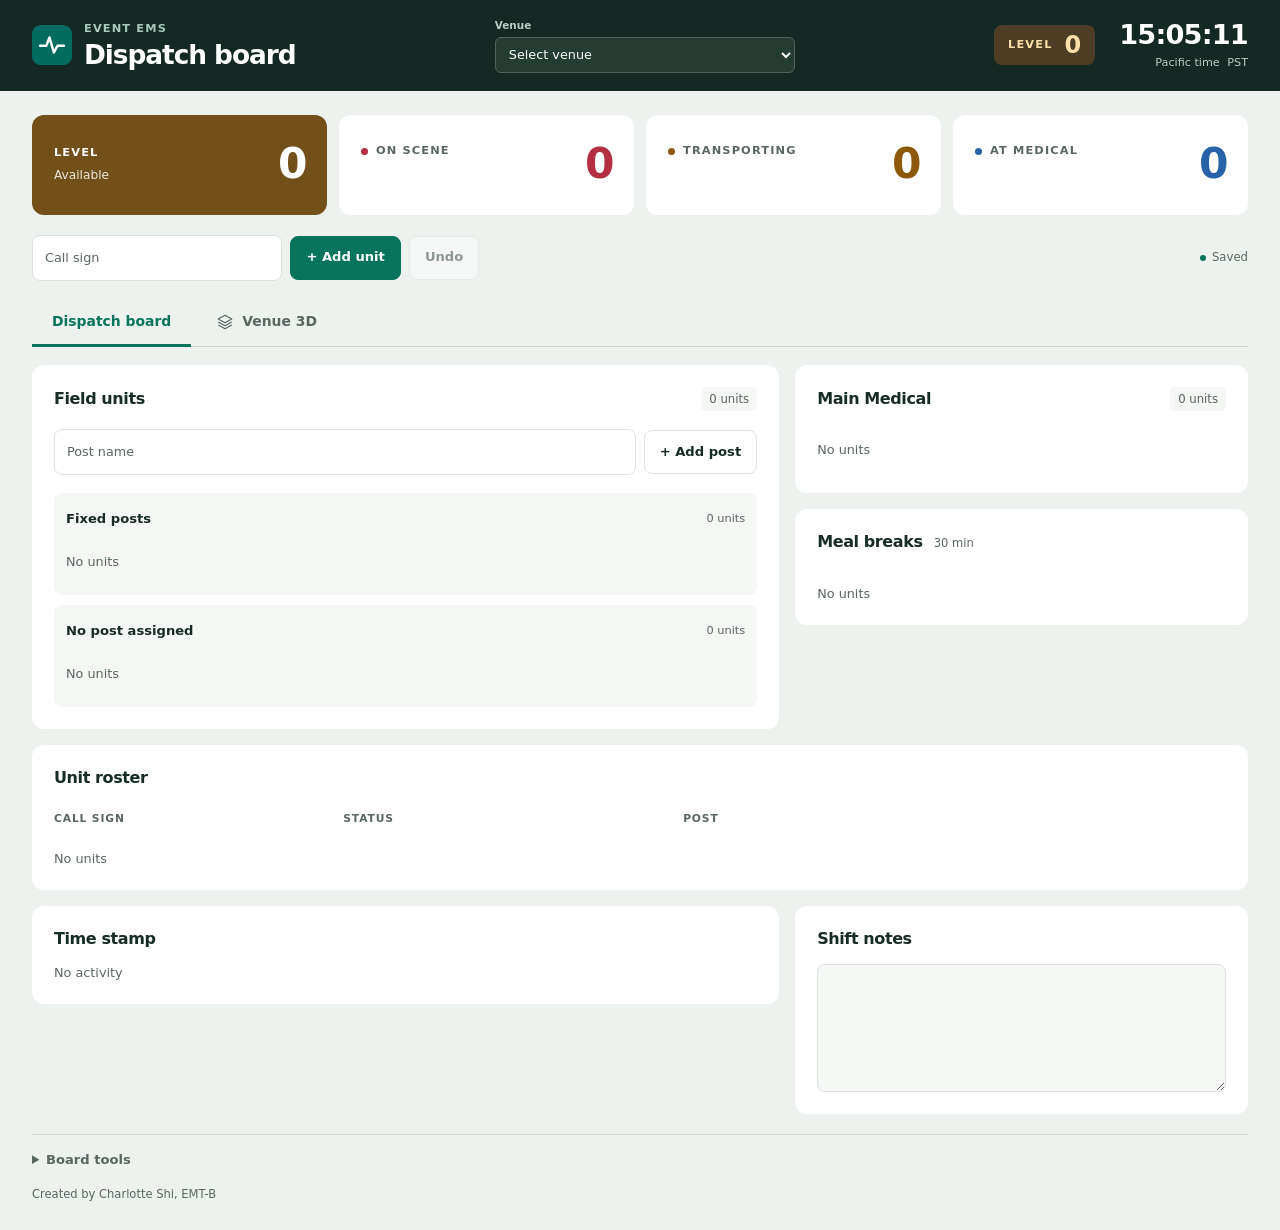
==== index.html @ a747285b "Outside of Venue update - One menu toggles Outside of Venue, Basement, and Third floor. - Outside o" ====
<!doctype html>
<html lang="en">
<head>
    <meta charset="utf-8">
    <meta name="viewport" content="width=device-width, initial-scale=1">
    <meta name="theme-color" content="#142824">
    <meta name="description" content="Track event EMS unit status, post assignments, and time in status.">
    <title>Event EMS Dispatch Board</title>
    <link rel="icon" href="./dispatch.svg" type="image/svg+xml">
    <link rel="apple-touch-icon" href="./dispatch-192.png">
    <link rel="manifest" href="./manifest.webmanifest">
    <link rel="stylesheet" href="./board.css?v=13">
    <script src="./board.js?v=13" defer></script>
</head>
<body>
    <header class="masthead">
        <div class="wrap">
            <div class="brand">
                <img src="./dispatch.svg" width="36" height="36" alt="">
                <div><p class="eyebrow">Event EMS</p><h1>Dispatch board</h1></div>
            </div>
            <div class="venue-picker">
                <label for="venue-select">Venue</label>
                <select id="venue-select"><option value="">Select venue</option><option value="bill-graham">Bill Graham Civic Auditorium</option></select>
            </div>
            <div class="header-status">
                <div class="level-meter header-level" data-empty="true" role="status" aria-atomic="true">
                    <span class="metric-label">Level</span>
                    <strong id="header-level-number" data-level-value>0</strong>
                    <span class="sr-only">units available for dispatch</span>
                </div>
                <div class="pacific-clock" aria-label="Current Pacific time">
                    <time id="pacific-time">00:00:00</time>
                    <div class="clock-caption">Pacific time <span id="pacific-zone">PT</span></div>
                </div>
            </div>
        </div>
    </header>
    <main class="wrap">
        <section class="overview" aria-label="Dispatch overview">
            <div class="metric level-meter" data-empty="true">
                <span class="metric-label">Level</span><strong class="metric-value" id="level-number" data-level-value>0</strong>
                <span class="metric-caption">Available</span>
            </div>
            <div class="metric onscene"><span class="metric-label">On scene</span><strong class="metric-value" id="onscene-total">0</strong></div>
            <div class="metric transporting"><span class="metric-label">Transporting</span><strong class="metric-value" id="transporting-total">0</strong></div>
            <div class="metric atclinic"><span class="metric-label">At Medical</span><strong class="metric-value" id="atclinic-total">0</strong></div>
        </section>
        <div class="action-bar">
            <form class="controls" id="team-form">
                <div class="input-field">
                    <label for="newTeamInput">Call sign</label>
                    <input type="text" id="newTeamInput" maxlength="40" autocomplete="off" required>
                </div>
                <button type="submit" class="primary-btn"><span aria-hidden="true">+</span> Add unit</button>
                <button type="button" id="undo-button" class="secondary-btn" disabled title="Undo last change (Ctrl/Cmd+Z)">Undo</button>
            </form>
            <p id="form-error" class="form-error" role="alert" hidden></p>
            <span id="save-indicator" role="status">Saved</span>
        </div>
        <div class="view-tabs" role="tablist" aria-label="Dispatch view">
            <button type="button" id="dispatch-tab" class="view-tab" role="tab" aria-selected="true" aria-controls="dispatch-panel">Dispatch board</button>
            <button type="button" id="venue-tab" class="view-tab" role="tab" aria-selected="false" aria-controls="venue-panel" tabindex="-1"><svg viewBox="0 0 24 24" width="18" height="18" aria-hidden="true"><path d="m12 3 9 5-9 5-9-5Zm-9 9 9 5 9-5M3 16l9 5 9-5" fill="none" stroke="currentColor" stroke-width="1.6" stroke-linejoin="round"/></svg>Venue 3D</button>
        </div>
        <div id="dispatch-panel" role="tabpanel" aria-labelledby="dispatch-tab">
        <div class="main-layout">
            <section class="zone-container" id="field-zone" aria-labelledby="field-title">
                <div class="zone-title">
                    <h2 id="field-title">Field units</h2>
                    <span class="team-count" id="field-count">0 units</span>
                </div>
                <form class="location-form" id="location-form">
                    <div class="input-field" id="custom-post-field">
                        <label for="newLocationInput">Post name</label>
                        <input type="text" id="newLocationInput" maxlength="60" autocomplete="off" required>
                    </div>
                    <div class="input-field" id="venue-post-field" hidden>
                        <label for="newVenuePostSelect">Post name</label>
                        <select id="newVenuePostSelect"></select>
                    </div>
                    <button type="submit" class="secondary-btn"><span aria-hidden="true">+</span> Add post</button>
                </form>
                <div id="field-locations" class="field-locations"></div>
            </section>
            <div class="clinic-column">
                <section class="zone-container" id="clinic-zone" aria-labelledby="clinic-title">
                    <div class="zone-title">
                        <h2 id="clinic-title">Main Medical</h2>
                        <span class="team-count" id="clinic-count">0 units</span>
                    </div>
                    <div class="badge-grid" id="clinic-grid"></div>
                </section>
                <section class="zone-container" aria-labelledby="meal-break-title">
                    <div class="zone-title meal-break-heading">
                        <h2 id="meal-break-title">Meal breaks <span class="section-meta">30 min</span></h2>
                        <span class="team-count" id="meal-break-count" hidden></span>
                    </div>
                    <p id="meal-break-empty" class="empty-state">No units</p>
                    <ul id="meal-break-list" class="meal-break-list" aria-label="Unit meal breaks"></ul>
                </section>
            </div>
        </div>
        </div>
        <section id="venue-panel" role="tabpanel" aria-labelledby="venue-tab" hidden>
            <div id="venue-no-view" class="venue-no-view"><p>No view</p></div>
            <div id="venue-content" hidden>
            <div class="venue-heading">
                <h2>Bill Graham Civic Auditorium</h2>
            </div>
            <div class="venue-layout">
                <div class="venue-map-card">
                    <div class="venue-map-toolbar">
                        <div id="venue-levels" class="venue-levels" role="group" aria-label="Show venue level"></div>
                        <label class="pit-side-control" for="map-pit-side">Pit<select id="map-pit-side" class="pit-side-select"><option value="stage-left">Stage left · Polk</option><option value="stage-right">Stage right · Larkin</option></select></label>
                        <details class="additional-locations" id="venue-additional-locations">
                            <summary>Add additional location</summary>
                            <div class="additional-locations-menu" role="group" aria-label="Additional venue locations">
                                <label><input type="checkbox" id="venue-show-outside"><span id="venue-outside-label">Outside of Venue</span></label>
                                <label><input type="checkbox" id="venue-show-basement"><span id="venue-basement-label">Basement</span></label>
                                <label><input type="checkbox" id="venue-show-third"><span id="venue-third-label">Third floor</span></label>
                            </div>
                        </details>
                        <div class="venue-camera" role="group" aria-label="3D view controls">
                            <button type="button" id="venue-rotate-left" title="Rotate left" aria-label="Rotate venue left">↶</button>
                            <button type="button" id="venue-rotate-right" title="Rotate right" aria-label="Rotate venue right">↷</button>
                            <button type="button" id="venue-reset" title="Reset view">Reset</button>
                        </div>
                        <label class="sr-only" for="venue-team-picker">Select unit</label>
                        <select id="venue-team-picker" class="venue-team-picker"><option value="">Unit</option></select>
                    </div>
                    <div id="venue-canvas" class="venue-canvas"></div>
                    <div class="venue-map-footer">
                        <div class="venue-legend" aria-label="Unit markers"><span data-status="roaming">Roaming</span><span data-status="onscene">On scene</span><span data-status="transporting">Transporting</span><span data-status="atclinic">At Medical</span><span data-status="fixed">Fixed post</span><span data-status="meal">Meal break</span></div>
                    </div>
                </div>
                <aside class="venue-sidebar" aria-label="Move venue units">
                    <section class="venue-unit-panel">
                        <div class="venue-sidebar-heading"><h3>Units</h3><span id="venue-unit-count" class="team-count">0 placed</span></div>
                        <label class="sr-only" for="venue-search">Find a unit</label>
                        <input id="venue-search" class="venue-search" type="search" placeholder="Find a call sign" maxlength="40" autocomplete="off">
                        <label class="sr-only" for="venue-unit-filter">Filter venue units</label>
                        <select id="venue-unit-filter" class="venue-filter"><option value="all">All units</option><option value="unplaced">Not placed on map</option><option value="meal">On meal break</option></select>
                        <p id="venue-units-empty" class="empty-state">No units</p>
                        <div id="venue-unit-list" class="venue-unit-list" role="group" aria-label="Select or drag a unit"></div>
                    </section>
                    <section id="venue-inspector" class="venue-inspector" aria-label="Selected unit" hidden>
                        <p class="venue-eyebrow">Selected unit</p>
                        <div id="venue-selection" hidden>
                            <div class="venue-sidebar-heading"><h3 id="venue-selected-name"></h3><button type="button" id="venue-deselect" class="venue-deselect" aria-label="Cancel unit selection">×</button></div>
                            <p id="venue-selected-post" class="venue-selected-post"></p>
                            <label for="venue-selected-status">Status</label>
                            <select id="venue-selected-status" class="status-select"></select>
                            <label for="venue-selected-destination">Move to</label>
                            <select id="venue-selected-destination" class="location-select"></select>
                            <button type="button" id="venue-meal-action" class="secondary-btn"></button>
                            <p id="venue-selected-break" class="venue-break-detail"></p>
                        </div>
                    </section>
                    <p id="venue-feedback" class="sr-only" role="status" aria-live="polite" aria-atomic="true"></p>
                </aside>
            </div>
            </div>
        </section>
        <section class="team-roster" aria-labelledby="roster-title">
            <div class="roster-heading"><h2 id="roster-title">Unit roster</h2></div>
            <div class="roster-scroll">
                <table class="roster-table" aria-label="Unit status and post assignments">
                    <colgroup><col class="team-col"><col class="status-col"><col><col class="remove-col"></colgroup>
                    <thead><tr><th scope="col">Call sign</th><th scope="col">Status</th><th scope="col">Post</th><th scope="col"><span class="sr-only">Remove</span></th></tr></thead>
                    <tbody id="team-details"></tbody>
                </table>
            </div>
            <p id="roster-empty" class="empty-state" hidden>No units</p>
        </section>
        <div class="activity-layout">
            <section class="timestamp-panel" aria-labelledby="timestamp-title">
                <h2 id="timestamp-title">Time stamp</h2>
                <p id="timestamp-empty" class="empty-state">No activity</p>
                <div class="timestamp-scroll" id="timestamp-scroll" role="region" aria-label="Recorded unit activity" tabindex="0" hidden>
                    <ol id="timestamp-list"></ol>
                </div>
            </section>
            <section class="notes-panel" aria-labelledby="notes-title">
                <h2 id="notes-title"><label for="shift-notes">Shift notes</label></h2>
                <textarea id="shift-notes" class="shift-log" maxlength="10000"></textarea>
            </section>
        </div>
        <details class="board-tools">
            <summary>Board tools</summary>
            <div class="tool-buttons">
                <button type="button" class="secondary-btn" id="export-board">Download backup</button>
                <button type="button" class="secondary-btn" id="import-board">Restore backup</button>
                <input type="file" id="backup-file" accept=".json,application/json" hidden>
                <button type="button" class="secondary-btn" id="demo-board">Load sample units</button>
                <button type="button" class="secondary-btn danger-btn" id="clear-board">Clear board</button>
            </div>
            <p id="tool-message" role="status" hidden></p>
        </details>
        <footer class="app-footer"><p>Created by Charlotte Shi, EMT-B</p></footer>
    </main>
</body>
</html>
---- board.css ----
:root {
    color-scheme: light;
    scroll-padding-block-start: 6rem;
    --ink: #172b27;
    --muted: #596761;
    --line: #dce3de;
    --surface: #fff;
    --soft-surface: #f5f7f5;
    --canvas: #eef2ef;
    --navy: #142824;
    --teal: #08745b;
    --radius: 12px;
    font-family: system-ui, -apple-system, "Segoe UI", sans-serif;
    -webkit-font-smoothing: antialiased;
}
* { box-sizing: border-box; }
body { margin: 0; background: var(--canvas); color: var(--ink); line-height: 1.4; }
h1, h2, h3, p { margin: 0; }
button, input, select, textarea { font: inherit; }
button { cursor: pointer; }
button:disabled { opacity: .45; cursor: default; }
:is(button, input, select, textarea, summary, .timestamp-scroll, .meal-break-row):focus-visible {
    outline: 3px solid #16806d;
    outline-offset: 3px;
}
[hidden] { display: none !important; }
.wrap { width: min(1280px, calc(100% - 64px)); margin-inline: auto; }
.masthead { position: sticky; top: 0; z-index: 10; background: var(--navy); color: #fff; }
.masthead .wrap { display: flex; justify-content: space-between; align-items: center; gap: 24px; padding-block: 18px; }
.brand { display: flex; align-items: center; gap: 12px; min-width: 0; }
.brand img { flex-shrink: 0; width: 40px; height: 40px; }
.eyebrow, .metric-label { font-size: .71rem; font-weight: 700; text-transform: uppercase; letter-spacing: .1em; }
.eyebrow { color: #a9c9bd; margin-bottom: 3px; }
h1 { font-size: clamp(1.2rem, 2.8vw, 1.65rem); font-weight: 700; line-height: 1.12; letter-spacing: -.04em; }
.header-status { display: flex; align-items: center; flex-shrink: 0; gap: 24px; }
.header-level { display: flex; align-items: center; gap: 12px; padding: 8px 14px; border-radius: 8px; background: #264d3e; color: #d9f6e6; }
.header-level[data-empty="true"] { background: #4c3d24; color: #ffdfaa; }
.header-level .metric-label { color: inherit; }
#header-level-number { font-size: 1.5rem; line-height: 1; }
.pacific-clock { text-align: right; white-space: nowrap; }
#pacific-time { display: block; font-size: clamp(1.2rem, 2.8vw, 1.7rem); font-weight: 650; line-height: 1.12; letter-spacing: -.03em; }
#pacific-time, [data-level-value], .metric-value, .team-timer { font-variant-numeric: tabular-nums; }
.clock-caption { margin-top: 4px; color: #b9cdc4; font-size: .7rem; }
#pacific-zone { margin-left: 4px; }
main { padding-block: 24px 28px; }
.overview { display: grid; grid-template-columns: repeat(4, minmax(0, 1fr)); gap: 12px; }
.metric {
    display: grid; grid-template-columns: minmax(0, 1fr) auto; align-items: center;
    align-content: center; gap: 3px 10px; min-height: 100px; padding: 18px 22px;
    background: var(--surface); border-radius: var(--radius);
}
.metric-label { display: block; color: var(--muted); }
.metric-value { grid-area: 1 / 2 / span 2; color: var(--status-color, var(--ink)); font-size: 2.65rem; font-weight: 700; line-height: 1; letter-spacing: -.06em; }
.metric-caption { color: var(--muted); font-size: .76rem; }
.metric.level-meter { color: #fff; background: var(--teal); }
.metric.level-meter[data-empty="true"] { background: #735019; }
.metric.level-meter :is(.metric-label, .metric-value, .metric-caption) { color: inherit; }
.metric.level-meter .metric-caption { opacity: .85; }
.onscene { --status-color: #b52f44; }
.transporting { --status-color: #8c590b; }
.atclinic { --status-color: #2863aa; }
.metric:is(.onscene, .transporting, .atclinic) .metric-label { display: flex; align-items: center; gap: 8px; }
.metric:is(.onscene, .transporting, .atclinic) .metric-label::before { content: ''; width: 7px; height: 7px; border-radius: 50%; background: var(--status-color); flex-shrink: 0; }
.action-bar { display: flex; align-items: center; justify-content: space-between; flex-wrap: wrap; gap: 10px 16px; margin-block: 20px; }
.controls, .location-form, .tool-buttons { display: flex; align-items: center; gap: 8px; min-width: 0; }
.input-field { display: flex; align-items: center; gap: 10px; min-width: 0; background: var(--surface); border: 1px solid var(--line); border-radius: 8px; padding-inline: 12px; }
.input-field label { color: var(--muted); font-size: .8rem; white-space: nowrap; }
.input-field input { border: 0; background: transparent; color: var(--ink); min-width: 0; width: 160px; min-height: 44px; padding: 8px 0; }
.input-field:focus-within { border-color: var(--teal); outline: 2px solid var(--teal); outline-offset: 2px; }
.input-field input:focus-visible { outline: 0; }
.primary-btn, .secondary-btn { min-height: 44px; padding: 10px 15px; border: 1px solid var(--line); border-radius: 8px; white-space: nowrap; font-size: .82rem; font-weight: 650; }
.primary-btn { background: var(--teal); color: #fff; border-color: var(--teal); }
.primary-btn:hover { background: #075d49; }
.secondary-btn { background: var(--surface); color: var(--ink); }
.secondary-btn:hover:not(:disabled) { background: #edf3ef; border-color: #a9bab0; }
.danger-btn { color: #a02d3c; }
.danger-btn:hover:not(:disabled) { background: #fff1f3; border-color: #dcacb4; }
#save-indicator { display: inline-flex; align-items: center; gap: 6px; color: var(--muted); font-size: .73rem; }
#save-indicator::before { content: ''; width: 6px; height: 6px; border-radius: 50%; background: var(--teal); flex-shrink: 0; }
#save-indicator[data-error="true"], .form-error { color: #a02d3c; font-weight: 650; }
#save-indicator[data-error="true"]::before { background: currentColor; }
.form-error { font-size: .82rem; }
.main-layout { display: grid; grid-template-columns: minmax(0, 1.65fr) minmax(0, 1fr); align-items: start; gap: 16px; }
.zone-container, .team-roster, .timestamp-panel, .notes-panel { min-width: 0; padding: 22px; background: var(--surface); border-radius: var(--radius); }
.zone-title, .roster-heading { display: flex; justify-content: space-between; align-items: center; flex-wrap: wrap; gap: 8px; margin-bottom: 18px; }
h2 { font-size: 1rem; font-weight: 700; letter-spacing: -.025em; }
.team-count { border-radius: 5px; padding: 4px 8px; background: var(--soft-surface); color: var(--muted); font-size: .73rem; font-variant-numeric: tabular-nums; white-space: nowrap; }
.section-meta { margin-left: 6px; color: var(--muted); font-size: .72rem; font-weight: 500; letter-spacing: 0; white-space: nowrap; }
.clinic-column { display: grid; gap: 16px; min-width: 0; }
.location-form { margin-bottom: 18px; }
.location-form .input-field { flex: 1; }
.location-form input { width: 100%; }
.field-locations { display: grid; gap: 10px; }
.field-location { min-width: 0; padding: 12px; background: var(--soft-surface); border-radius: 8px; }
.location-header { display: flex; align-items: center; gap: 8px; min-height: 28px; margin-bottom: 8px; }
.location-header h3, .location-header input { flex: 1; min-width: 0; font-size: .82rem; font-weight: 650; }
.location-header input { width: 0; border: 1px solid transparent; border-radius: 5px; background: transparent; color: var(--ink); padding: 4px 6px; margin-left: -6px; }
.location-header input:hover, .location-header input:focus { background: #fff; border-color: var(--line); }
.location-count { color: var(--muted); font-size: .71rem; white-space: nowrap; }
.zone-container.drag-over, .field-location.drag-over { background: #e9f7ef; outline: 2px solid var(--teal); outline-offset: -2px; }
.badge-grid { display: grid; grid-template-columns: repeat(auto-fill, minmax(min(132px, 100%), 1fr)); align-content: start; gap: 8px; }
.badge-grid:empty::after { content: 'No units'; grid-column: 1 / -1; padding: 12px 0; color: var(--muted); font-size: .8rem; }
.team-badge, .status-select { --badge-bg: #e2f3e9; --badge-text: #145c3e; --badge-line: #218052; }
:is(.team-badge, .status-select)[data-status="onscene"] { --badge-bg: #fce8ec; --badge-text: #a1273c; --badge-line: #c73551; }
:is(.team-badge, .status-select)[data-status="transporting"] { --badge-bg: #fbefda; --badge-text: #805008; --badge-line: #a87516; }
:is(.team-badge, .status-select)[data-status="atclinic"] { --badge-bg: #e6effb; --badge-text: #265c9d; --badge-line: #3978c3; }
.team-badge[data-fixed-post], tr[data-fixed-post] .status-select { --badge-bg: #fff; --badge-text: #526459; --badge-line: #bbc7bf; }
.team-badge[data-meal-break], tr[data-meal-break] .status-select { --badge-bg: #e9edeb; --badge-text: #56615a; --badge-line: #7e8a82; }
.team-badge { display: grid; align-content: center; gap: 4px; min-height: 98px; border: 1px solid transparent; border-inline-start: 4px solid var(--badge-line); border-radius: 8px; padding: 12px; background: var(--badge-bg); color: var(--badge-text); text-align: left; touch-action: manipulation; overflow-wrap: anywhere; }
.team-badge:hover { border-color: var(--badge-line); }
.team-badge.dragging { opacity: .45; }
.team-name { font-size: 1.2rem; font-weight: 750; line-height: 1.15; letter-spacing: -.03em; }
.team-status { font-size: .75rem; font-weight: 650; }
.team-timer { font-size: .73rem; }
.meal-break-flag { display: block; font-size: .72rem; font-weight: 650; }
.meal-break-list { list-style: none; padding: 0; margin: 0; }
.meal-break-row { display: grid; grid-template-columns: minmax(0, 1fr) auto; align-items: center; gap: 12px; padding-block: 12px; }
.meal-break-row + .meal-break-row { border-top: 1px solid var(--line); }
.meal-break-row:last-child { padding-bottom: 0; }
.meal-break-name { display: block; font-size: .87rem; overflow-wrap: anywhere; }
.meal-break-detail, .meal-break-time { display: block; color: var(--muted); font-size: .73rem; line-height: 1.5; }
.meal-break-time { color: #805008; font-weight: 700; font-variant-numeric: tabular-nums; }
.meal-break-row[data-overdue="true"] .meal-break-time { color: #a1273c; }
.meal-break-row button { white-space: normal; }
.team-roster { margin-top: 16px; }
.roster-heading { margin-bottom: 12px; }
.roster-scroll { overflow-x: auto; }
.roster-table { border-collapse: collapse; table-layout: fixed; width: 100%; font-size: .875rem; }
.roster-table .team-col { width: 24%; }
.roster-table .status-col { width: 29%; }
.roster-table .remove-col { width: 44px; }
.roster-table thead th { color: var(--muted); text-transform: uppercase; letter-spacing: .08em; font-size: .67rem; font-weight: 600; }
.roster-table th, .roster-table td { padding: 10px 8px; text-align: left; overflow-wrap: anywhere; }
.roster-table tr > :first-child { padding-left: 0; }
.roster-table tr > :last-child { padding-right: 0; text-align: right; }
.roster-table tbody tr { border-top: 1px solid var(--line); }
.roster-table tr[data-meal-break] { background: var(--soft-surface); color: #56615a; }
.status-select, .location-select { display: block; width: 100%; min-height: 40px; min-width: 0; border: 1px solid transparent; border-radius: 6px; padding: 8px; font-size: .82rem; text-overflow: ellipsis; cursor: pointer; }
.status-select { background: var(--badge-bg); color: var(--badge-text); font-weight: 650; }
.location-select { background: var(--soft-surface); color: var(--ink); }
:is(.status-select, .location-select):hover { border-color: #a9bab0; }
:is(.status-select, .location-select) option { background: #fff; color: var(--ink); }
.delete-btn, .remove-location { width: 36px; height: 36px; border: 0; border-radius: 6px; padding: 0; background: transparent; color: var(--muted); font-size: 1.35rem; }
.delete-btn:hover, .remove-location:hover { background: #fce8ec; color: #a1273c; }
.activity-layout { display: grid; grid-template-columns: minmax(0, 1.65fr) minmax(0, 1fr); align-items: start; gap: 16px; margin-top: 16px; }
.timestamp-scroll { margin-top: 14px; max-height: 18rem; overflow: auto; }
#timestamp-list { list-style: none; padding: 0; margin: 0; }
#timestamp-list li { display: grid; grid-template-columns: 10rem minmax(0, 1fr); gap: 6px 16px; padding-block: 12px; border-top: 1px solid var(--line); font-size: .8rem; overflow-wrap: anywhere; }
#timestamp-list time { color: var(--muted); font-size: .72rem; font-variant-numeric: tabular-nums; }
.empty-state { padding-top: 14px; color: var(--muted); font-size: .8rem; }
.shift-log { display: block; width: 100%; min-height: 128px; margin-top: 14px; border: 1px solid var(--line); border-radius: 8px; padding: 12px; background: var(--soft-surface); color: var(--ink); font-size: .875rem; line-height: 1.6; resize: vertical; }
.board-tools { margin-top: 20px; padding-block: 16px; border-top: 1px solid #ced8d1; }
.board-tools summary { width: fit-content; color: var(--muted); font-size: .82rem; font-weight: 650; cursor: pointer; }
.tool-buttons { flex-wrap: wrap; margin-top: 14px; }
.board-tools p { margin-top: 12px; font-size: .8rem; }
.app-footer { color: var(--muted); font-size: .72rem; }
.sr-only { position: absolute; width: 1px; height: 1px; padding: 0; margin: -1px; overflow: hidden; clip-path: inset(50%); white-space: nowrap; border: 0; }
@media (max-width: 900px) {
    .wrap { width: calc(100% - 40px); }
    .metric { padding: 16px; }
    .metric-label { font-size: .65rem; letter-spacing: .06em; }
    .metric-value { font-size: 2.25rem; }
    .main-layout, .activity-layout { grid-template-columns: minmax(0, 1.35fr) minmax(0, 1fr); }
    .zone-container, .team-roster, .timestamp-panel, .notes-panel { padding: 18px; }
    #timestamp-list li { grid-template-columns: minmax(0, 1fr); gap: 4px; }
}
@media (max-width: 700px) {
    :root { scroll-padding-block-start: 5.5rem; }
    .wrap { width: calc(100% - 28px); }
    .masthead .wrap { gap: 12px; padding-block: 14px; }
    .brand { gap: 8px; }
    .brand img { width: 32px; height: 32px; }
    .header-status { gap: 12px; }
    .header-level { gap: 7px; padding: 7px 9px; }
    #header-level-number { font-size: 1.2rem; }
    .eyebrow { font-size: .59rem; }
    h1 { font-size: 1.22rem; }
    #pacific-time { font-size: 1.2rem; }
    .clock-caption { font-size: .63rem; }
    main { padding-top: 16px; }
    .overview { grid-template-columns: repeat(2, minmax(0, 1fr)); gap: 8px; }
    .metric { min-height: 82px; padding: 14px 16px; }
    .metric .metric-label { font-size: .72rem; text-transform: none; letter-spacing: 0; }
    .metric-value { font-size: 2.1rem; }
    .action-bar { margin-block: 16px; }
    .controls { width: 100%; flex-wrap: wrap; }
    .controls .input-field { flex: 1; }
    .controls input { width: 100%; }
    .main-layout, .activity-layout { grid-template-columns: minmax(0, 1fr); gap: 12px; }
    .clinic-column { gap: 12px; }
    .zone-container, .team-roster, .timestamp-panel, .notes-panel { padding: 18px; }
    .badge-grid { grid-template-columns: repeat(auto-fill, minmax(min(120px, 100%), 1fr)); }
    .team-roster, .activity-layout { margin-top: 12px; }
    .roster-table .team-col { width: 22%; }
    .roster-table .status-col { width: 33%; }
    .roster-table .remove-col { width: 36px; }
    .roster-table th, .roster-table td { padding: 10px 4px; }
    .status-select, .location-select { padding-inline: 4px; }
    .primary-btn, .secondary-btn, .status-select, .location-select, .delete-btn, .remove-location { min-height: 44px; }
    .status-select, .location-select, .input-field input, .location-header input, .shift-log { font-size: 1rem; }
}
@media (max-width: 420px) {
    .brand img { display: none; }
    .header-status { gap: 9px; }
    .header-level { display: grid; justify-items: center; gap: 2px; padding: 6px 8px; }
    .header-level .metric-label { font-size: .6rem; }
    .controls .input-field { flex: 1 1 calc(100% - 112px); }
    .controls #undo-button { margin-left: auto; }
    .metric { padding: 12px; }
    .zone-container, .team-roster, .timestamp-panel, .notes-panel { padding: 14px; }
    .roster-table { min-width: 360px; }
}
@media (prefers-reduced-motion: reduce) {
    *, *::before, *::after { scroll-behavior: auto !important; }
}

/* Venue selection and the shared assignment views. */
.venue-picker { display: grid; gap: 4px; flex: 0 1 300px; min-width: 150px; }
.venue-picker label { color: #b9cdc4; font-size: .65rem; font-weight: 650; }
.venue-picker select { width: 100%; min-height: 36px; border: 1px solid #50645c; border-radius: 6px; padding: 6px 9px; background: #243c32; color: #fff; font-size: .8rem; }
.venue-picker option { background: #fff; color: var(--ink); }
.input-field select { width: 100%; min-width: 0; min-height: 44px; padding: 8px 0; border: 0; background: transparent; color: var(--ink); font-size: .82rem; }
.post-name-select { flex: 1; width: 0; min-width: 0; min-height: 40px; padding: 5px; border: 1px solid #d3ded6; border-radius: 6px; background: #fff; color: var(--ink); font-size: .8rem; font-weight: 650; cursor: pointer; }
.venue-board-post .badge-grid:empty::after { content: none; }
.venue-board-post .location-header { margin-bottom: 0; }
.venue-board-post .badge-grid:not(:empty) { margin-top: 8px; }
body[data-venue="bill-graham"] .field-locations { grid-template-columns: repeat(2, minmax(0, 1fr)); }
body[data-venue="bill-graham"] .field-location:not(.venue-board-post) { grid-column: 1 / -1; }
.venue-board-post .remove-location { width: 28px; flex-shrink: 0; }
.fixed-general-grid:empty::after { content: none; }
.fixed-subpost { margin-top: 10px; padding: 10px; border: 1px solid #dce4df; border-radius: 7px; background: #edf2ee; }
.fixed-subpost h4 { flex: 1; margin: 0; font-size: .8rem; font-weight: 650; }
.fixed-subpost .location-header { margin-bottom: 8px; }
.pit-side-select { min-width: 0; min-height: 36px; padding: 6px 8px; border: 1px solid #d3ded6; border-radius: 6px; background: #fff; color: var(--ink); font: inherit; font-size: .74rem; cursor: pointer; }
.fixed-subpost .pit-side-select { flex: 0 1 220px; width: 0; }
.pit-side-control { display: flex; align-items: center; gap: 6px; min-width: 0; color: var(--muted); font-size: .7rem; }
.fixed-subpost.drag-over { outline: 2px solid var(--teal); background: #e0f0e7; }
.view-tabs { display: flex; gap: 5px; margin-bottom: 18px; border-bottom: 1px solid #cbd7cf; }
.view-tab { display: inline-flex; align-items: center; justify-content: center; gap: 8px; min-height: 46px; margin-bottom: -1px; padding: 10px 20px; background: transparent; border: 0; border-bottom: 3px solid transparent; color: var(--muted); font-size: .87rem; font-weight: 650; }
.view-tab:hover, .view-tab[aria-selected="true"] { color: var(--teal); }
.view-tab[aria-selected="true"] { border-bottom-color: var(--teal); }
.venue-no-view { display: grid; place-items: center; min-height: 320px; background: #fff; border: 1px solid var(--line); border-radius: 10px; color: var(--muted); font-size: .9rem; }
.venue-heading { display: flex; align-items: center; justify-content: space-between; gap: 12px; margin-bottom: 8px; }
.venue-heading h2 { font-size: 1.1rem; }
.venue-layout { display: grid; grid-template-columns: minmax(0, 1fr) 260px; gap: 12px; height: max(320px, calc(100dvh - 322px)); max-height: 850px; align-items: stretch; }
.venue-map-card { display: flex; flex-direction: column; min-width: 0; min-height: 0; height: 100%; border: 1px solid #d4dfd8; border-radius: 10px; background: #fff; overflow: hidden; }
.venue-map-toolbar { display: flex; align-items: center; flex-wrap: wrap; gap: 7px; padding: 8px 10px; flex-shrink: 0; }
.venue-levels { display: flex; gap: 2px; padding: 3px; background: #edf2ee; border-radius: 6px; }
.venue-levels button { min-width: 30px; min-height: 32px; padding: 5px 8px; border: 0; border-radius: 4px; background: transparent; color: #5a6d61; font-size: .73rem; font-weight: 650; }
.venue-levels button[aria-pressed="true"] { background: #fff; color: var(--ink); box-shadow: 0 1px 3px #17372712; }
.additional-locations { position: relative; z-index: 3; color: #52665a; font-size: .72rem; }
.additional-locations summary { min-height: 36px; padding: 9px; border: 1px solid #dce4df; border-radius: 5px; background: #fff; cursor: pointer; }
.additional-locations-menu { position: absolute; top: calc(100% + 5px); left: 0; min-width: 218px; padding: 6px; border: 1px solid #d4dfd8; border-radius: 7px; background: #fff; box-shadow: 0 6px 20px #17372720; }
.additional-locations-menu label { display: flex; align-items: center; gap: 8px; min-height: 40px; padding: 6px 9px; white-space: nowrap; cursor: pointer; }
.additional-locations-menu label:hover { background: #edf5ef; border-radius: 4px; }
.additional-locations-menu input { width: 16px; height: 16px; accent-color: var(--teal); }
.venue-camera { display: flex; gap: 3px; margin-left: auto; }
.venue-camera button { min-width: 30px; min-height: 34px; border: 1px solid #dce4df; border-radius: 5px; padding: 5px 7px; background: #fff; color: var(--muted); font-size: 1rem; }
.venue-camera button:last-child { font-size: .66rem; }
.venue-team-picker { display: none; min-width: 0; min-height: 36px; padding: 5px 8px; border: 1px solid #dce4df; border-radius: 5px; background: #fff; color: var(--ink); font-size: .76rem; }
.venue-canvas { flex: 1; min-height: 0; width: 100%; padding: 0 6px; }
.venue-canvas > svg { display: block; width: 100%; height: 100%; user-select: none; -webkit-user-select: none; }
.venue-floor-name { fill: #3a4b40; font-family: system-ui, sans-serif; font-size: 18px; font-weight: 650; }
.venue-floor-detail { fill: #89948c; font-family: system-ui, sans-serif; font-size: 12px; }
.venue-slab { fill: #fafcfb; stroke: #d5ddd7; stroke-width: 1; }
.venue-slab-edge { fill: #e9eeeb; stroke: #d5ddd7; stroke-width: .8; }
.venue-stage { fill: #e9eeeb; stroke: #d5ddd7; stroke-width: .8; }
.venue-stage-label { fill: #97a49c; font-family: system-ui, sans-serif; font-size: 9px; letter-spacing: 1px; pointer-events: none; }
.venue-zone-surface { fill: #f7faf8; stroke: #e0e6e2; stroke-width: .8; cursor: pointer; }
.venue-fixed-post .venue-zone-surface { fill: #e9ecee; stroke: #c9d0d4; }
.venue-medical .venue-zone-surface { fill: #f0f6fc; stroke: #d0e0ef; }
.venue-outside-area .venue-zone-surface { fill: #f1f6f2; stroke: #bacdbf; stroke-dasharray: 5 4; }
.venue-side-label { fill: #8b9990; font-family: system-ui, sans-serif; font-size: 11px; font-weight: 550; letter-spacing: 1px; pointer-events: none; }
.venue-medical-label { fill: #7292b4; font-size: 10px; letter-spacing: .2px; }
.venue-canvas[data-selecting="true"] .venue-zone-surface:hover, .venue-destination.is-drop-target .venue-zone-surface { fill: #e0f0e7; stroke: #72ae8c; stroke-width: 2px; }
.venue-zone-surface:focus-visible { outline: 0; stroke: var(--teal); stroke-width: 3px; }
.venue-map-unit { cursor: grab; touch-action: none; }
.venue-unit-hit { fill: transparent; }
.venue-ball-shadow { fill: #284f3830; pointer-events: none; }
.venue-unit-ball { stroke: #fff; stroke-width: 1.5; }
.venue-map-unit[data-fixed-post]:not([data-meal-break]) .venue-unit-ball { stroke: #87949c; stroke-width: 1.2; }
.venue-selection-ring { fill: none; stroke: var(--teal); stroke-width: 2px; opacity: 0; }
.venue-map-unit.is-selected .venue-selection-ring, .venue-map-unit:focus-visible .venue-selection-ring, .venue-map-unit:hover .venue-selection-ring { opacity: 1; }
.venue-map-unit:focus-visible { outline: 0; }
.venue-marker-name { fill: #203c2c; font-family: system-ui, sans-serif; font-size: 16px; font-weight: 750; paint-order: stroke; stroke: #fff; stroke-width: 3px; stroke-linejoin: round; }
.venue-map-footer { padding: 8px 12px; border-top: 1px solid #edf1ee; flex-shrink: 0; }
.venue-legend { display: flex; flex-wrap: wrap; gap: 6px 12px; }
.venue-legend span { display: inline-flex; align-items: center; gap: 5px; color: #79877d; font-size: .61rem; }
.venue-legend span::before { content: ''; width: 6px; height: 6px; border-radius: 50%; background: #278159; }
.venue-legend [data-status="onscene"]::before { background: #ce405b; }
.venue-legend [data-status="transporting"]::before { background: #b27a1e; }
.venue-legend [data-status="atclinic"]::before { background: #3b81c9; }
.venue-legend [data-status="fixed"]::before { width: 7px; height: 7px; background: #b8c0c4; border: 1px solid #87949c; }
.venue-legend [data-status="meal"]::before { background: #87958c; }
.venue-sidebar { display: flex; flex-direction: column; gap: 10px; min-width: 0; min-height: 0; height: 100%; overflow: hidden; }
.venue-unit-panel, .venue-inspector { min-width: 0; padding: 14px; border: 1px solid #d4dfd8; border-radius: 10px; background: #fff; }
.venue-unit-panel { display: flex; flex-direction: column; flex: 1; min-height: 160px; overflow: hidden; }
.venue-sidebar-heading { display: flex; align-items: center; justify-content: space-between; gap: 8px; margin-bottom: 10px; }
.venue-sidebar h3 { font-size: .9rem; font-weight: 700; overflow-wrap: anywhere; }
.venue-search, .venue-filter { flex-shrink: 0; width: 100%; min-width: 0; min-height: 36px; border: 1px solid var(--line); border-radius: 6px; padding: 7px 9px; background: #fafcfb; color: var(--ink); font-size: .72rem; }
.venue-filter { margin-top: 6px; background: #fff; }
.venue-unit-list { display: grid; align-content: start; gap: 5px; flex: 1; min-height: 0; overflow-y: auto; padding: 3px; margin: 7px -3px -3px; overscroll-behavior: contain; }
.venue-unit { --unit-line: #278159; display: grid; grid-template-columns: minmax(0, 1fr) auto; align-items: center; gap: 3px 5px; width: 100%; min-height: 52px; border: 1px solid #e1e8e3; border-left: 3px solid var(--unit-line); border-radius: 6px; padding: 8px; background: #fff; color: var(--ink); text-align: left; cursor: grab; touch-action: manipulation; }
.venue-unit[data-status="onscene"] { --unit-line: #ce405b; }
.venue-unit[data-status="transporting"] { --unit-line: #b27a1e; }
.venue-unit[data-status="atclinic"] { --unit-line: #3b81c9; }
.venue-unit[data-fixed-post] { --unit-line: #aab8ae; background: #fff; }
.venue-unit[data-fixed-post]:not([data-meal-break]) .venue-unit-state { color: #5f7064; }
.venue-unit[data-meal-break] { --unit-line: #87958c; background: #f1f4f2; }
.venue-unit[aria-pressed="true"] { border-color: #168064; background: #f0f8f3; }
.venue-unit[data-fixed-post][aria-pressed="true"] { background: #fff; }
.venue-unit[data-meal-break][aria-pressed="true"] { background: #e9edeb; }
.venue-unit:hover { border-color: var(--unit-line); }
.venue-unit.dragging { opacity: .4; }
.venue-unit-name { font-size: .8rem; font-weight: 750; overflow-wrap: anywhere; }
.venue-unit-state { color: var(--unit-line); font-size: .6rem; font-weight: 650; }
.venue-unit-post { grid-column: 1 / -1; color: #77867c; font-size: .63rem; overflow-wrap: anywhere; }
.venue-inspector { flex: 0 1 auto; max-height: 65%; overflow-y: auto; }
.venue-eyebrow { color: #74887b; font-size: .6rem; font-weight: 650; text-transform: uppercase; letter-spacing: .08em; }
.venue-inspector .venue-sidebar-heading { margin-block: 5px 1px; }
.venue-deselect { flex-shrink: 0; width: 28px; height: 28px; border: 0; border-radius: 5px; background: #f0f4f1; color: #5e7265; font-size: 1.2rem; }
.venue-selected-post { color: #627268; font-size: .7rem; overflow-wrap: anywhere; }
.venue-inspector label { display: block; margin: 10px 0 4px; color: var(--muted); font-size: .65rem; font-weight: 650; }
.venue-inspector .status-select, .venue-inspector .location-select { min-height: 36px; font-size: .73rem; }
.venue-inspector .secondary-btn { margin-top: 11px; width: 100%; min-height: 38px; font-size: .7rem; white-space: normal; }
.venue-break-detail { margin-top: 6px; color: var(--muted); font-size: .65rem; line-height: 1.5; }
.venue-break-detail:empty { display: none; }
.venue-drag-ghost { position: fixed; z-index: 100; max-width: 240px; padding: 7px 12px; border-radius: 20px; background: #08745b; color: #fff; box-shadow: 0 4px 14px #17372725; font-size: .8rem; font-weight: 700; pointer-events: none; overflow-wrap: anywhere; }
.is-venue-view main { padding-top: 12px; }
.is-venue-view .overview { gap: 8px; }
.is-venue-view .metric { min-height: 52px; padding: 8px 15px; }
.is-venue-view .metric-value { font-size: 1.6rem; }
.is-venue-view .metric-caption { display: none; }
.is-venue-view .action-bar { margin-block: 10px; }
.is-venue-view .view-tabs { margin-bottom: 10px; }
@media (max-width: 1000px) {
    .masthead .wrap { gap: 16px; }
    .header-status { gap: 16px; }
    .venue-picker { flex-basis: 250px; }
    .venue-layout { grid-template-columns: minmax(0, 1fr) 230px; }
}
@media (max-width: 850px) {
    .venue-layout { display: flex; flex-direction: column; height: auto; max-height: none; }
    .venue-map-card { height: max(320px, calc(100dvh - 322px)); }
    .venue-team-picker { display: block; width: 140px; }
    .venue-sidebar { display: grid; grid-template-columns: minmax(0, 1fr) minmax(0, 1fr); height: auto; overflow: visible; }
    .venue-unit-panel { height: 250px; }
    .venue-inspector { max-height: none; align-self: start; }
}
@media (max-width: 700px) {
    .pit-side-select { font-size: 1rem; }
    .fixed-subpost .location-header { flex-wrap: wrap; }
    .fixed-subpost .pit-side-select { order: 3; flex: 1 1 100%; width: 100%; }
    .masthead .wrap { flex-wrap: wrap; gap: 10px 12px; }
    .brand { flex: 1; }
    .header-status { margin-left: auto; }
    .venue-picker { order: 3; flex: 1 1 100%; display: flex; align-items: center; gap: 10px; }
    .venue-picker select { flex: 1; width: 0; min-height: 34px; font-size: .8rem; }
    .venue-heading h2 { font-size: .95rem; }
    .venue-heading { gap: 8px; }
    .venue-map-card { height: max(280px, calc(100dvh - 390px)); }
    .venue-map-toolbar { gap: 5px; padding: 6px; }
    .venue-camera { margin-left: auto; }
    .venue-team-picker { flex: 1; width: 110px; font-size: 1rem; }
    .venue-search, .venue-filter, .post-name-select, .input-field select { font-size: 1rem; }
    .venue-sidebar { gap: 10px; }
    .venue-unit-panel, .venue-inspector { padding: 12px; }
    .venue-unit { grid-template-columns: minmax(0, 1fr); }
    .venue-inspector .status-select, .venue-inspector .location-select { font-size: 1rem; }
    .is-venue-view .overview { grid-template-columns: repeat(4, minmax(0, 1fr)); gap: 6px; }
    .is-venue-view .metric { padding: 8px; gap: 3px; min-height: 50px; }
    .is-venue-view .metric .metric-label { font-size: .56rem; }
    .is-venue-view .metric-value { font-size: 1.35rem; }
    .is-venue-view .controls .input-field { flex: 1; }
    .view-tab { flex: 1; font-size: .82rem; padding-inline: 10px; }
}
@media (max-width: 600px) {
    body[data-venue="bill-graham"] .field-locations { grid-template-columns: minmax(0, 1fr); }
}
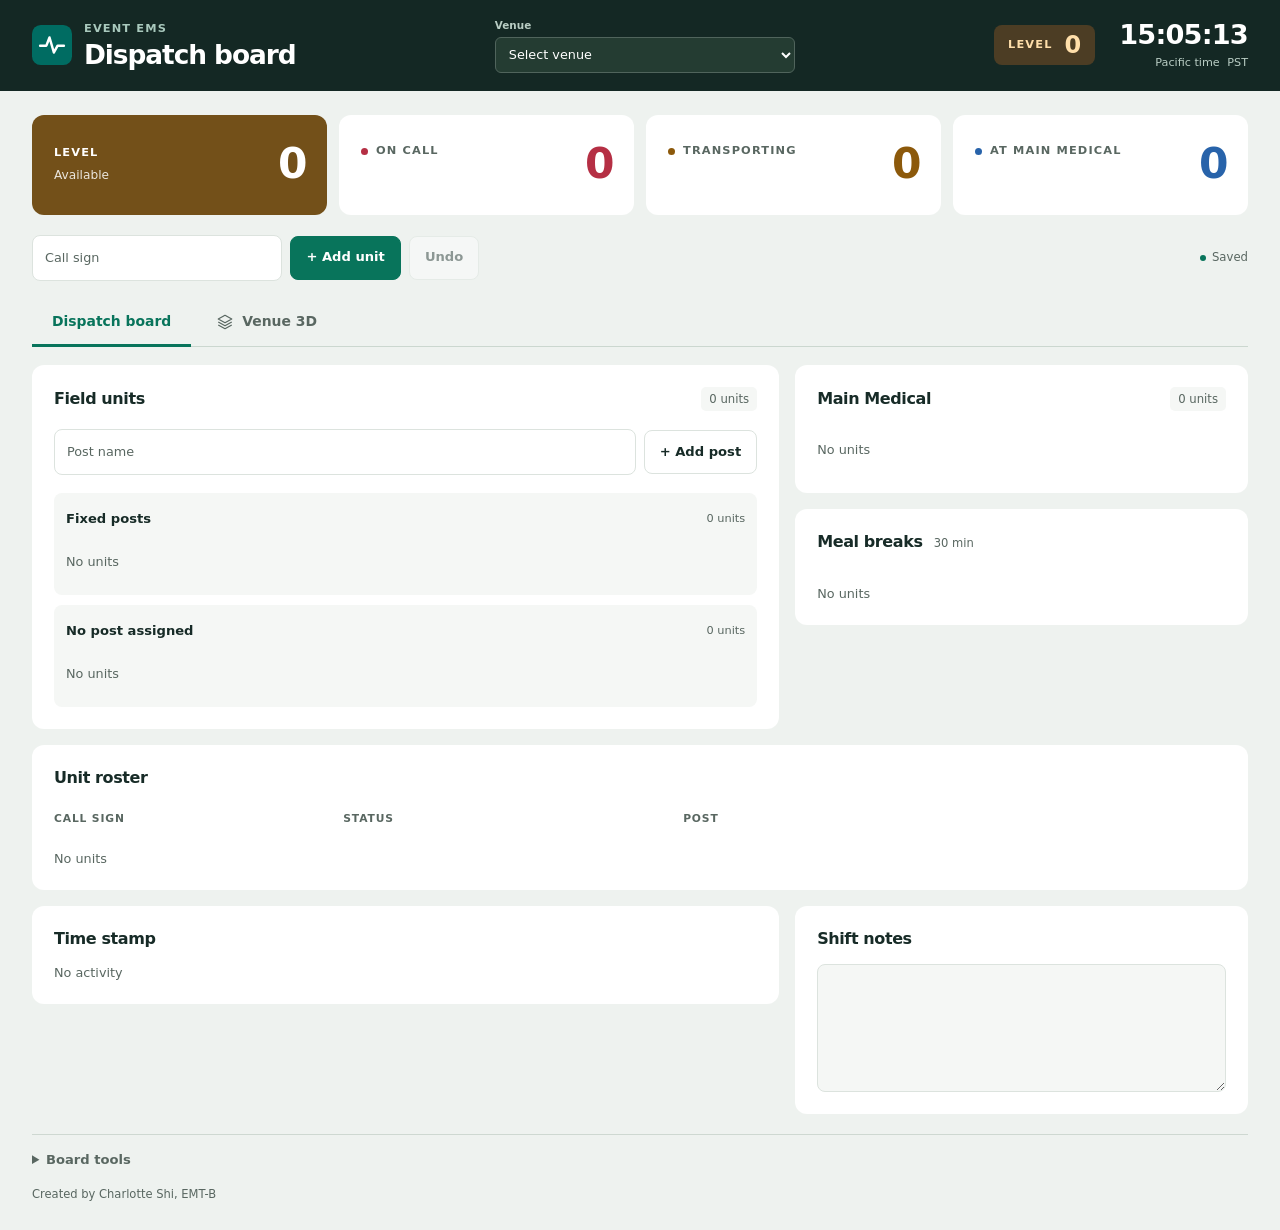
==== commit 9362651c: "Choosing Clear call or Start transport - Clear call and Start transport appear above the map ball. B" ====
--- a/index.html
+++ b/index.html
@@ -9,8 +9,8 @@
     <link rel="icon" href="./dispatch.svg" type="image/svg+xml">
     <link rel="apple-touch-icon" href="./dispatch-192.png">
     <link rel="manifest" href="./manifest.webmanifest">
-    <link rel="stylesheet" href="./board.css?v=13">
-    <script src="./board.js?v=13" defer></script>
+    <link rel="stylesheet" href="./board.css?v=15">
+    <script src="./board.js?v=15" defer></script>
 </head>
 <body>
     <header class="masthead">
@@ -42,9 +42,9 @@
                 <span class="metric-label">Level</span><strong class="metric-value" id="level-number" data-level-value>0</strong>
                 <span class="metric-caption">Available</span>
             </div>
-            <div class="metric onscene"><span class="metric-label">On scene</span><strong class="metric-value" id="onscene-total">0</strong></div>
+            <div class="metric onscene"><span class="metric-label">On call</span><strong class="metric-value" id="onscene-total">0</strong></div>
             <div class="metric transporting"><span class="metric-label">Transporting</span><strong class="metric-value" id="transporting-total">0</strong></div>
-            <div class="metric atclinic"><span class="metric-label">At Medical</span><strong class="metric-value" id="atclinic-total">0</strong></div>
+            <div class="metric atclinic"><span class="metric-label">At Main Medical</span><strong class="metric-value" id="atclinic-total">0</strong></div>
         </section>
         <div class="action-bar">
             <form class="controls" id="team-form">
@@ -130,7 +130,7 @@
                     </div>
                     <div id="venue-canvas" class="venue-canvas"></div>
                     <div class="venue-map-footer">
-                        <div class="venue-legend" aria-label="Unit markers"><span data-status="roaming">Roaming</span><span data-status="onscene">On scene</span><span data-status="transporting">Transporting</span><span data-status="atclinic">At Medical</span><span data-status="fixed">Fixed post</span><span data-status="meal">Meal break</span></div>
+                        <div class="venue-legend" aria-label="Unit markers"><span data-status="roaming">Roaming</span><span data-status="onscene">On call</span><span data-status="transporting">Transporting</span><span data-status="atclinic">At Main Medical</span><span data-status="fixed">Fixed post</span><span data-status="meal">Meal break</span></div>
                     </div>
                 </div>
                 <aside class="venue-sidebar" aria-label="Move venue units">
@@ -198,5 +198,12 @@
         </details>
         <footer class="app-footer"><p>Created by Charlotte Shi, EMT-B</p></footer>
     </main>
+    <div id="call-actions" class="call-actions" role="dialog" aria-label="On call actions" hidden>
+        <p class="call-actions-heading"><strong id="call-actions-name"></strong><span>On call</span></p>
+        <div class="call-actions-options">
+            <button type="button" data-call-status="roaming"><strong>Clear call</strong><span>Roaming</span></button>
+            <button type="button" data-call-status="transporting"><strong>Start transport</strong><span>Transporting</span></button>
+        </div>
+    </div>
 </body>
 </html>
--- a/board.css
+++ b/board.css
@@ -111,6 +111,17 @@
 .team-badge.dragging { opacity: .45; }
 .team-name { font-size: 1.2rem; font-weight: 750; line-height: 1.15; letter-spacing: -.03em; }
 .team-status { font-size: .75rem; font-weight: 650; }
+.call-actions { position: fixed; z-index: 30; width: 276px; max-width: calc(100vw - 16px); padding: 10px; border: 1px solid #c8d7cd; border-radius: 10px; background: #fff; box-shadow: 0 6px 24px #17372730; }
+.call-actions::after { content: ''; position: absolute; top: 100%; left: var(--call-arrow-left, 50%); width: 12px; height: 12px; border-right: 1px solid #c8d7cd; border-bottom: 1px solid #c8d7cd; background: #fff; transform: translate(-50%, -5px) rotate(45deg); }
+.call-actions-heading { display: flex; align-items: baseline; justify-content: space-between; gap: 8px; margin-bottom: 8px; font-size: .8rem; }
+.call-actions-heading strong { min-width: 0; overflow-wrap: anywhere; }
+.call-actions-heading > span { flex-shrink: 0; color: #a1273c; font-size: .7rem; }
+.call-actions-options { display: grid; grid-template-columns: 1fr 1fr; gap: 8px; }
+.call-actions-options button { min-height: 52px; border: 1px solid #b7d9c5; border-radius: 6px; padding: 8px 6px; background: #e2f3e9; color: #145c3e; text-align: center; touch-action: manipulation; }
+.call-actions-options button[data-call-status="transporting"] { border-color: #e3c98c; background: #fbefda; color: #805008; }
+.call-actions-options button:hover { filter: brightness(.96); }
+.call-actions-options strong { display: block; font-size: .78rem; }
+.call-actions-options span { display: block; margin-top: 2px; font-size: .68rem; }
 .team-timer { font-size: .73rem; }
 .meal-break-flag { display: block; font-size: .72rem; font-weight: 650; }
 .meal-break-list { list-style: none; padding: 0; margin: 0; }
@@ -269,7 +280,8 @@
 .venue-zone-surface { fill: #f7faf8; stroke: #e0e6e2; stroke-width: .8; cursor: pointer; }
 .venue-fixed-post .venue-zone-surface { fill: #e9ecee; stroke: #c9d0d4; }
 .venue-medical .venue-zone-surface { fill: #f0f6fc; stroke: #d0e0ef; }
-.venue-outside-area .venue-zone-surface { fill: #f1f6f2; stroke: #bacdbf; stroke-dasharray: 5 4; }
+.venue-roaming .venue-zone-surface { fill: transparent; stroke: transparent; }
+.venue-outside-area .venue-zone-surface { fill: #f1f6f2; stroke: #bacdbf; }
 .venue-side-label { fill: #8b9990; font-family: system-ui, sans-serif; font-size: 11px; font-weight: 550; letter-spacing: 1px; pointer-events: none; }
 .venue-medical-label { fill: #7292b4; font-size: 10px; letter-spacing: .2px; }
 .venue-canvas[data-selecting="true"] .venue-zone-surface:hover, .venue-destination.is-drop-target .venue-zone-surface { fill: #e0f0e7; stroke: #72ae8c; stroke-width: 2px; }
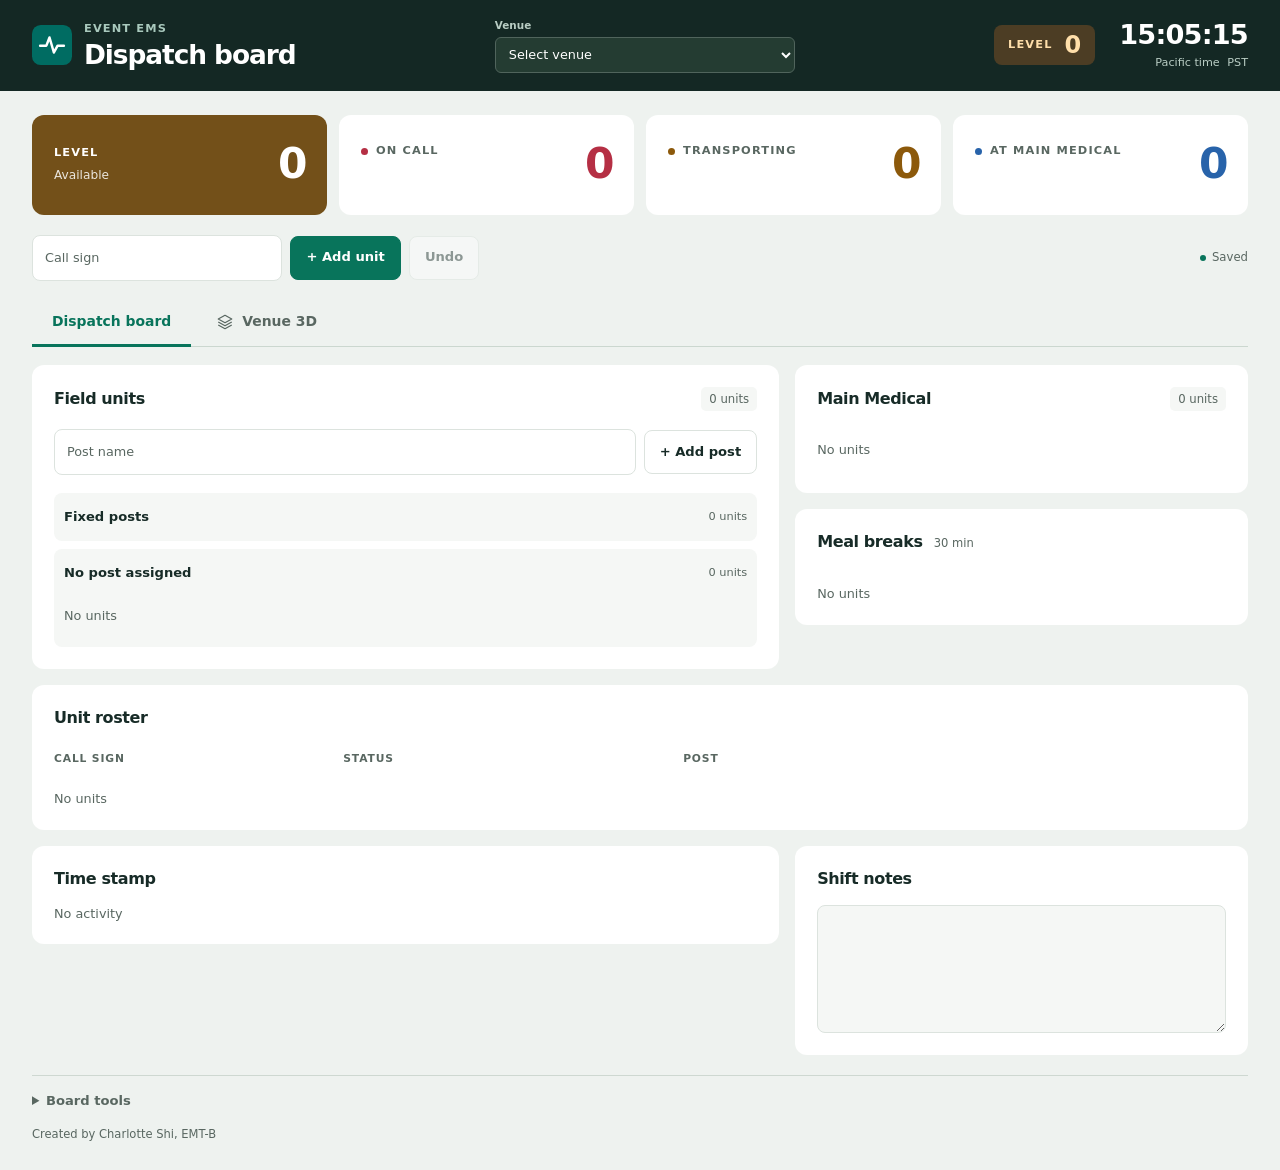
==== commit 5e6b324c: "Edited posting set-up in card view Updated the project: - Fixed posts sit just above “No post assig" ====
--- a/index.html
+++ b/index.html
@@ -9,8 +9,8 @@
     <link rel="icon" href="./dispatch.svg" type="image/svg+xml">
     <link rel="apple-touch-icon" href="./dispatch-192.png">
     <link rel="manifest" href="./manifest.webmanifest">
-    <link rel="stylesheet" href="./board.css?v=15">
-    <script src="./board.js?v=15" defer></script>
+    <link rel="stylesheet" href="./board.css?v=16">
+    <script src="./board.js?v=16" defer></script>
 </head>
 <body>
     <header class="masthead">
--- a/board.css
+++ b/board.css
@@ -90,8 +90,12 @@
 .location-form { margin-bottom: 18px; }
 .location-form .input-field { flex: 1; }
 .location-form input { width: 100%; }
-.field-locations { display: grid; gap: 10px; }
-.field-location { min-width: 0; padding: 12px; background: var(--soft-surface); border-radius: 8px; }
+.field-locations { display: grid; grid-template-columns: repeat(3, minmax(0, 1fr)); gap: 8px; }
+.field-location { min-width: 0; padding: 10px; background: var(--soft-surface); border-radius: 8px; }
+.field-location[data-location="pit-table-service"], .field-location[data-location="unassigned"] { grid-column: 1 / -1; }
+.field-location .badge-grid { grid-template-columns: repeat(auto-fill, minmax(min(112px, 100%), 1fr)); gap: 6px; }
+.field-location .team-badge { min-height: 82px; padding: 10px; gap: 3px; }
+.field-location .team-name { font-size: 1.1rem; }
 .location-header { display: flex; align-items: center; gap: 8px; min-height: 28px; margin-bottom: 8px; }
 .location-header h3, .location-header input { flex: 1; min-width: 0; font-size: .82rem; font-weight: 650; }
 .location-header input { width: 0; border: 1px solid transparent; border-radius: 5px; background: transparent; color: var(--ink); padding: 4px 6px; margin-left: -6px; }
@@ -231,19 +235,21 @@
 .venue-picker select { width: 100%; min-height: 36px; border: 1px solid #50645c; border-radius: 6px; padding: 6px 9px; background: #243c32; color: #fff; font-size: .8rem; }
 .venue-picker option { background: #fff; color: var(--ink); }
 .input-field select { width: 100%; min-width: 0; min-height: 44px; padding: 8px 0; border: 0; background: transparent; color: var(--ink); font-size: .82rem; }
-.post-name-select { flex: 1; width: 0; min-width: 0; min-height: 40px; padding: 5px; border: 1px solid #d3ded6; border-radius: 6px; background: #fff; color: var(--ink); font-size: .8rem; font-weight: 650; cursor: pointer; }
+.post-name-select { flex: 1; width: 0; min-width: 0; min-height: 36px; padding: 4px; border: 1px solid #d3ded6; border-radius: 6px; background: #fff; color: var(--ink); font-size: .8rem; font-weight: 650; cursor: pointer; }
 .venue-board-post .badge-grid:empty::after { content: none; }
 .venue-board-post .location-header { margin-bottom: 0; }
 .venue-board-post .badge-grid:not(:empty) { margin-top: 8px; }
-body[data-venue="bill-graham"] .field-locations { grid-template-columns: repeat(2, minmax(0, 1fr)); }
-body[data-venue="bill-graham"] .field-location:not(.venue-board-post) { grid-column: 1 / -1; }
 .venue-board-post .remove-location { width: 28px; flex-shrink: 0; }
-.fixed-general-grid:empty::after { content: none; }
-.fixed-subpost { margin-top: 10px; padding: 10px; border: 1px solid #dce4df; border-radius: 7px; background: #edf2ee; }
-.fixed-subpost h4 { flex: 1; margin: 0; font-size: .8rem; font-weight: 650; }
-.fixed-subpost .location-header { margin-bottom: 8px; }
+.fixed-posts { display: grid; grid-template-columns: repeat(2, minmax(0, 1fr)); gap: 8px; }
+.fixed-posts > .location-header, .fixed-general-grid { grid-column: 1 / -1; }
+.fixed-posts > .location-header { margin-bottom: 0; }
+.fixed-general-grid:empty { display: none; }
+.fixed-subpost { display: flex; flex-direction: column; min-width: 0; padding: 10px; border: 1px solid #dce4df; border-radius: 7px; background: #edf2ee; }
+.fixed-subpost h4 { min-width: 0; margin: 0; font-size: .8rem; font-weight: 650; overflow-wrap: anywhere; }
+.fixed-subpost .location-header { display: grid; grid-template-columns: minmax(0, 1fr) auto; margin-bottom: 8px; }
+.fixed-subpost .badge-grid { grid-template-columns: minmax(0, 1fr); margin-top: auto; }
 .pit-side-select { min-width: 0; min-height: 36px; padding: 6px 8px; border: 1px solid #d3ded6; border-radius: 6px; background: #fff; color: var(--ink); font: inherit; font-size: .74rem; cursor: pointer; }
-.fixed-subpost .pit-side-select { flex: 0 1 220px; width: 0; }
+.fixed-subpost .pit-side-select { grid-column: 1 / -1; grid-row: 2; width: 100%; }
 .pit-side-control { display: flex; align-items: center; gap: 6px; min-width: 0; color: var(--muted); font-size: .7rem; }
 .fixed-subpost.drag-over { outline: 2px solid var(--teal); background: #e0f0e7; }
 .view-tabs { display: flex; gap: 5px; margin-bottom: 18px; border-bottom: 1px solid #cbd7cf; }
@@ -345,6 +351,9 @@
 .is-venue-view .metric-caption { display: none; }
 .is-venue-view .action-bar { margin-block: 10px; }
 .is-venue-view .view-tabs { margin-bottom: 10px; }
+@media (max-width: 1199px) {
+    .field-locations { grid-template-columns: repeat(2, minmax(0, 1fr)); }
+}
 @media (max-width: 1000px) {
     .masthead .wrap { gap: 16px; }
     .header-status { gap: 16px; }
@@ -361,8 +370,6 @@
 }
 @media (max-width: 700px) {
     .pit-side-select { font-size: 1rem; }
-    .fixed-subpost .location-header { flex-wrap: wrap; }
-    .fixed-subpost .pit-side-select { order: 3; flex: 1 1 100%; width: 100%; }
     .masthead .wrap { flex-wrap: wrap; gap: 10px 12px; }
     .brand { flex: 1; }
     .header-status { margin-left: auto; }
@@ -387,5 +394,5 @@
     .view-tab { flex: 1; font-size: .82rem; padding-inline: 10px; }
 }
 @media (max-width: 600px) {
-    body[data-venue="bill-graham"] .field-locations { grid-template-columns: minmax(0, 1fr); }
-}
+    .field-locations { grid-template-columns: minmax(0, 1fr); }
+}
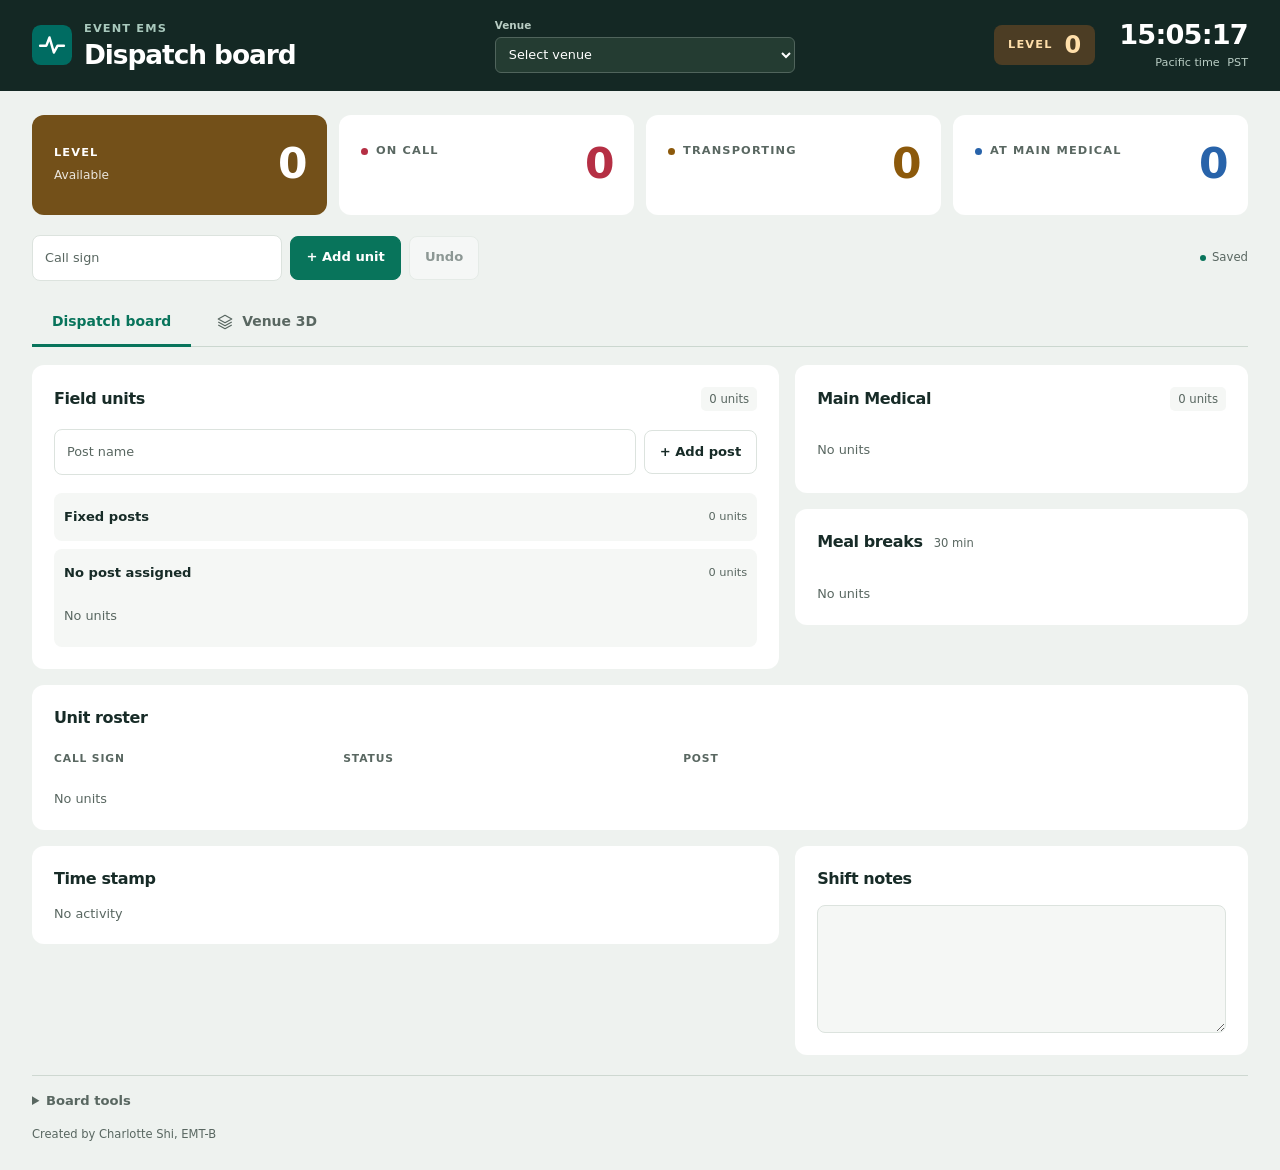
==== commit f0d422aa: "Flexible sizing of unit cards Unit cards now resize automatically to stay in one row per post. Very " ====
--- a/index.html
+++ b/index.html
@@ -9,8 +9,8 @@
     <link rel="icon" href="./dispatch.svg" type="image/svg+xml">
     <link rel="apple-touch-icon" href="./dispatch-192.png">
     <link rel="manifest" href="./manifest.webmanifest">
-    <link rel="stylesheet" href="./board.css?v=16">
-    <script src="./board.js?v=16" defer></script>
+    <link rel="stylesheet" href="./board.css?v=17">
+    <script src="./board.js?v=17" defer></script>
 </head>
 <body>
     <header class="masthead">
--- a/board.css
+++ b/board.css
@@ -93,16 +93,16 @@
 .field-locations { display: grid; grid-template-columns: repeat(3, minmax(0, 1fr)); gap: 8px; }
 .field-location { min-width: 0; padding: 10px; background: var(--soft-surface); border-radius: 8px; }
 .field-location[data-location="pit-table-service"], .field-location[data-location="unassigned"] { grid-column: 1 / -1; }
-.field-location .badge-grid { grid-template-columns: repeat(auto-fill, minmax(min(112px, 100%), 1fr)); gap: 6px; }
-.field-location .team-badge { min-height: 82px; padding: 10px; gap: 3px; }
-.field-location .team-name { font-size: 1.1rem; }
+.field-location .badge-grid { gap: clamp(2px, calc(12px / var(--unit-count, 1)), 6px); }
+.field-location .team-badge { min-height: 82px; padding: clamp(4px, calc(24px / var(--unit-count, 1)), 10px); gap: 3px; }
+.field-location .team-name { font-size: clamp(.75rem, 20cqi, 1.1rem); }
 .location-header { display: flex; align-items: center; gap: 8px; min-height: 28px; margin-bottom: 8px; }
 .location-header h3, .location-header input { flex: 1; min-width: 0; font-size: .82rem; font-weight: 650; }
 .location-header input { width: 0; border: 1px solid transparent; border-radius: 5px; background: transparent; color: var(--ink); padding: 4px 6px; margin-left: -6px; }
 .location-header input:hover, .location-header input:focus { background: #fff; border-color: var(--line); }
 .location-count { color: var(--muted); font-size: .71rem; white-space: nowrap; }
 .zone-container.drag-over, .field-location.drag-over { background: #e9f7ef; outline: 2px solid var(--teal); outline-offset: -2px; }
-.badge-grid { display: grid; grid-template-columns: repeat(auto-fill, minmax(min(132px, 100%), 1fr)); align-content: start; gap: 8px; }
+.badge-grid { display: grid; grid-template-columns: repeat(var(--unit-count, 1), minmax(min(68px, 100%), 1fr)); align-content: start; gap: clamp(2px, calc(12px / var(--unit-count, 1)), 8px); min-width: 0; overflow-x: auto; scrollbar-width: thin; }
 .badge-grid:empty::after { content: 'No units'; grid-column: 1 / -1; padding: 12px 0; color: var(--muted); font-size: .8rem; }
 .team-badge, .status-select { --badge-bg: #e2f3e9; --badge-text: #145c3e; --badge-line: #218052; }
 :is(.team-badge, .status-select)[data-status="onscene"] { --badge-bg: #fce8ec; --badge-text: #a1273c; --badge-line: #c73551; }
@@ -110,11 +110,12 @@
 :is(.team-badge, .status-select)[data-status="atclinic"] { --badge-bg: #e6effb; --badge-text: #265c9d; --badge-line: #3978c3; }
 .team-badge[data-fixed-post], tr[data-fixed-post] .status-select { --badge-bg: #fff; --badge-text: #526459; --badge-line: #bbc7bf; }
 .team-badge[data-meal-break], tr[data-meal-break] .status-select { --badge-bg: #e9edeb; --badge-text: #56615a; --badge-line: #7e8a82; }
-.team-badge { display: grid; align-content: center; gap: 4px; min-height: 98px; border: 1px solid transparent; border-inline-start: 4px solid var(--badge-line); border-radius: 8px; padding: 12px; background: var(--badge-bg); color: var(--badge-text); text-align: left; touch-action: manipulation; overflow-wrap: anywhere; }
+.team-badge { display: grid; container-type: inline-size; align-content: center; gap: 4px; min-width: 0; min-height: 98px; border: 1px solid transparent; border-inline-start: 4px solid var(--badge-line); border-radius: 8px; padding: clamp(4px, calc(24px / var(--unit-count, 1)), 12px); background: var(--badge-bg); color: var(--badge-text); text-align: left; touch-action: manipulation; overflow-wrap: anywhere; }
 .team-badge:hover { border-color: var(--badge-line); }
+.team-badge:focus-visible { outline-offset: -3px; }
 .team-badge.dragging { opacity: .45; }
-.team-name { font-size: 1.2rem; font-weight: 750; line-height: 1.15; letter-spacing: -.03em; }
-.team-status { font-size: .75rem; font-weight: 650; }
+.team-name { font-size: clamp(.75rem, 20cqi, 1.2rem); font-weight: 750; line-height: 1.15; letter-spacing: -.03em; }
+.team-status { font-size: clamp(.625rem, 14cqi, .75rem); font-weight: 650; }
 .call-actions { position: fixed; z-index: 30; width: 276px; max-width: calc(100vw - 16px); padding: 10px; border: 1px solid #c8d7cd; border-radius: 10px; background: #fff; box-shadow: 0 6px 24px #17372730; }
 .call-actions::after { content: ''; position: absolute; top: 100%; left: var(--call-arrow-left, 50%); width: 12px; height: 12px; border-right: 1px solid #c8d7cd; border-bottom: 1px solid #c8d7cd; background: #fff; transform: translate(-50%, -5px) rotate(45deg); }
 .call-actions-heading { display: flex; align-items: baseline; justify-content: space-between; gap: 8px; margin-bottom: 8px; font-size: .8rem; }
@@ -126,8 +127,9 @@
 .call-actions-options button:hover { filter: brightness(.96); }
 .call-actions-options strong { display: block; font-size: .78rem; }
 .call-actions-options span { display: block; margin-top: 2px; font-size: .68rem; }
-.team-timer { font-size: .73rem; }
+.team-timer { font-size: clamp(.625rem, 12cqi, .73rem); }
 .meal-break-flag { display: block; font-size: .72rem; font-weight: 650; }
+.team-badge .meal-break-flag { font-size: clamp(.625rem, 12cqi, .72rem); }
 .meal-break-list { list-style: none; padding: 0; margin: 0; }
 .meal-break-row { display: grid; grid-template-columns: minmax(0, 1fr) auto; align-items: center; gap: 12px; padding-block: 12px; }
 .meal-break-row + .meal-break-row { border-top: 1px solid var(--line); }
@@ -204,7 +206,6 @@
     .main-layout, .activity-layout { grid-template-columns: minmax(0, 1fr); gap: 12px; }
     .clinic-column { gap: 12px; }
     .zone-container, .team-roster, .timestamp-panel, .notes-panel { padding: 18px; }
-    .badge-grid { grid-template-columns: repeat(auto-fill, minmax(min(120px, 100%), 1fr)); }
     .team-roster, .activity-layout { margin-top: 12px; }
     .roster-table .team-col { width: 22%; }
     .roster-table .status-col { width: 33%; }
@@ -247,7 +248,7 @@
 .fixed-subpost { display: flex; flex-direction: column; min-width: 0; padding: 10px; border: 1px solid #dce4df; border-radius: 7px; background: #edf2ee; }
 .fixed-subpost h4 { min-width: 0; margin: 0; font-size: .8rem; font-weight: 650; overflow-wrap: anywhere; }
 .fixed-subpost .location-header { display: grid; grid-template-columns: minmax(0, 1fr) auto; margin-bottom: 8px; }
-.fixed-subpost .badge-grid { grid-template-columns: minmax(0, 1fr); margin-top: auto; }
+.fixed-subpost .badge-grid { margin-top: auto; }
 .pit-side-select { min-width: 0; min-height: 36px; padding: 6px 8px; border: 1px solid #d3ded6; border-radius: 6px; background: #fff; color: var(--ink); font: inherit; font-size: .74rem; cursor: pointer; }
 .fixed-subpost .pit-side-select { grid-column: 1 / -1; grid-row: 2; width: 100%; }
 .pit-side-control { display: flex; align-items: center; gap: 6px; min-width: 0; color: var(--muted); font-size: .7rem; }
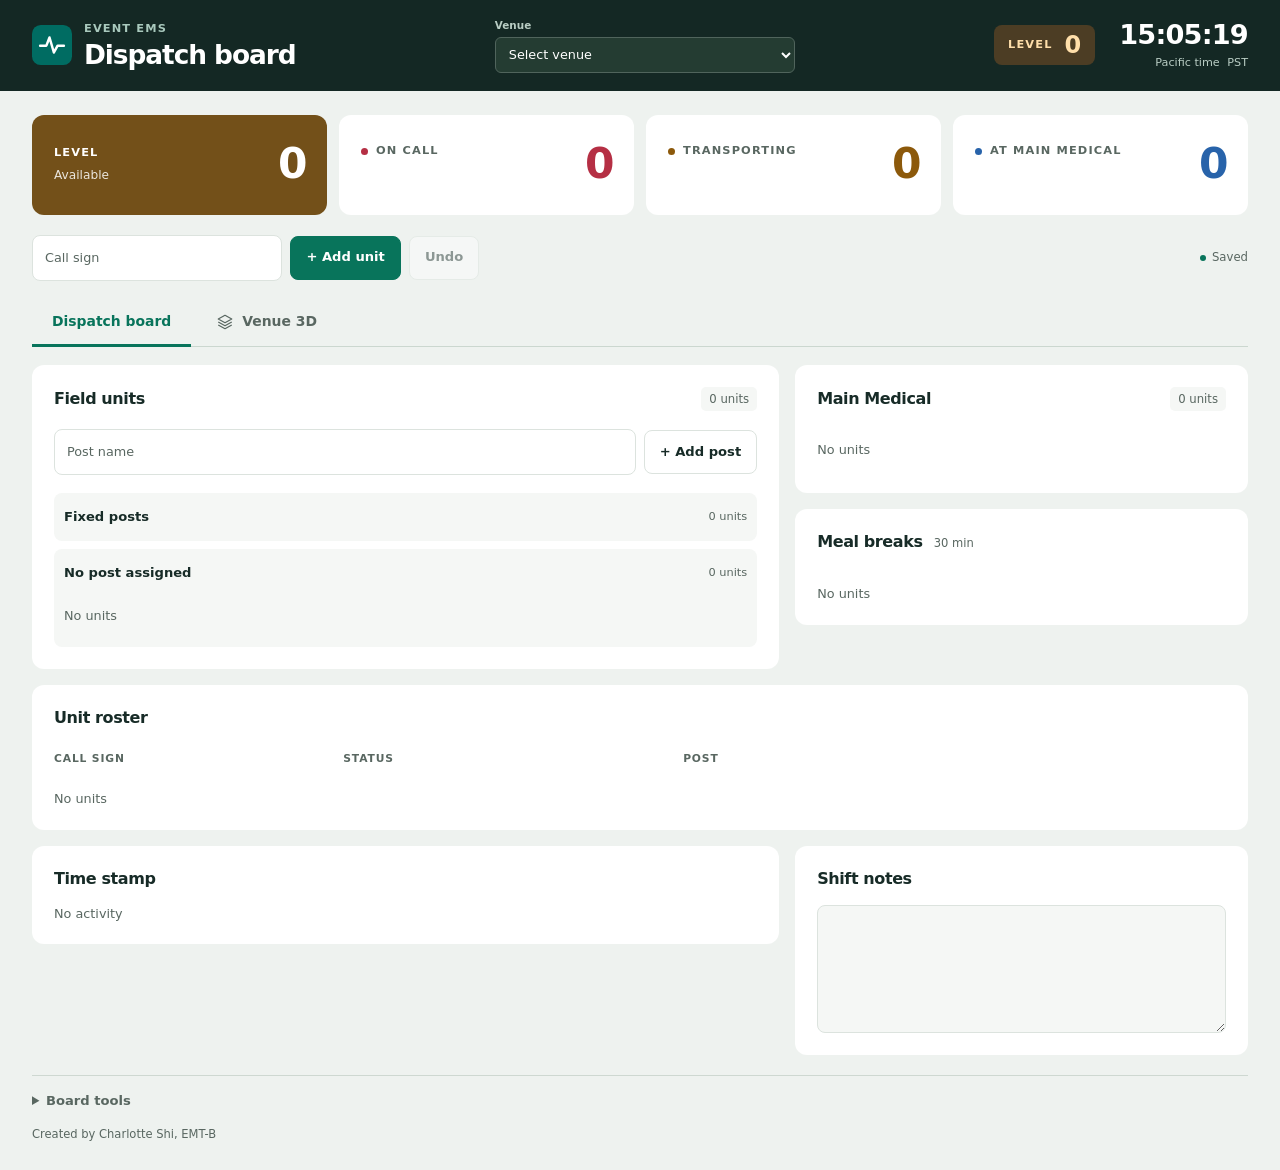
==== commit 596adddd: "Fixed multiple teams at one post Fixed both: - Map teams spread across separate spots within their " ====
--- a/index.html
+++ b/index.html
@@ -9,8 +9,8 @@
     <link rel="icon" href="./dispatch.svg" type="image/svg+xml">
     <link rel="apple-touch-icon" href="./dispatch-192.png">
     <link rel="manifest" href="./manifest.webmanifest">
-    <link rel="stylesheet" href="./board.css?v=17">
-    <script src="./board.js?v=17" defer></script>
+    <link rel="stylesheet" href="./board.css?v=18">
+    <script src="./board.js?v=18" defer></script>
 </head>
 <body>
     <header class="masthead">
--- a/board.css
+++ b/board.css
@@ -93,7 +93,7 @@
 .field-locations { display: grid; grid-template-columns: repeat(3, minmax(0, 1fr)); gap: 8px; }
 .field-location { min-width: 0; padding: 10px; background: var(--soft-surface); border-radius: 8px; }
 .field-location[data-location="pit-table-service"], .field-location[data-location="unassigned"] { grid-column: 1 / -1; }
-.field-location .badge-grid { gap: clamp(2px, calc(12px / var(--unit-count, 1)), 6px); }
+.field-location .badge-grid { --unit-gap: clamp(2px, calc(12px / var(--unit-count, 1)), 6px); }
 .field-location .team-badge { min-height: 82px; padding: clamp(4px, calc(24px / var(--unit-count, 1)), 10px); gap: 3px; }
 .field-location .team-name { font-size: clamp(.75rem, 20cqi, 1.1rem); }
 .location-header { display: flex; align-items: center; gap: 8px; min-height: 28px; margin-bottom: 8px; }
@@ -102,7 +102,7 @@
 .location-header input:hover, .location-header input:focus { background: #fff; border-color: var(--line); }
 .location-count { color: var(--muted); font-size: .71rem; white-space: nowrap; }
 .zone-container.drag-over, .field-location.drag-over { background: #e9f7ef; outline: 2px solid var(--teal); outline-offset: -2px; }
-.badge-grid { display: grid; grid-template-columns: repeat(var(--unit-count, 1), minmax(min(68px, 100%), 1fr)); align-content: start; gap: clamp(2px, calc(12px / var(--unit-count, 1)), 8px); min-width: 0; overflow-x: auto; scrollbar-width: thin; }
+.badge-grid { --unit-gap: clamp(2px, calc(12px / var(--unit-count, 1)), 8px); display: grid; grid-template-columns: repeat(var(--unit-count, 1), minmax(min(68px, 100%), 1fr)); align-content: start; gap: var(--unit-gap); width: 100%; max-width: calc(var(--unit-count, 1) * 132px + (var(--unit-count, 1) - 1) * var(--unit-gap)); min-width: 0; overflow-x: auto; scrollbar-width: thin; }
 .badge-grid:empty::after { content: 'No units'; grid-column: 1 / -1; padding: 12px 0; color: var(--muted); font-size: .8rem; }
 .team-badge, .status-select { --badge-bg: #e2f3e9; --badge-text: #145c3e; --badge-line: #218052; }
 :is(.team-badge, .status-select)[data-status="onscene"] { --badge-bg: #fce8ec; --badge-text: #a1273c; --badge-line: #c73551; }
@@ -302,6 +302,7 @@
 .venue-map-unit.is-selected .venue-selection-ring, .venue-map-unit:focus-visible .venue-selection-ring, .venue-map-unit:hover .venue-selection-ring { opacity: 1; }
 .venue-map-unit:focus-visible { outline: 0; }
 .venue-marker-name { fill: #203c2c; font-family: system-ui, sans-serif; font-size: 16px; font-weight: 750; paint-order: stroke; stroke: #fff; stroke-width: 3px; stroke-linejoin: round; }
+.venue-map-unit[data-crowded] .venue-marker-name { font-size: 12px; }
 .venue-map-footer { padding: 8px 12px; border-top: 1px solid #edf1ee; flex-shrink: 0; }
 .venue-legend { display: flex; flex-wrap: wrap; gap: 6px 12px; }
 .venue-legend span { display: inline-flex; align-items: center; gap: 5px; color: #79877d; font-size: .61rem; }
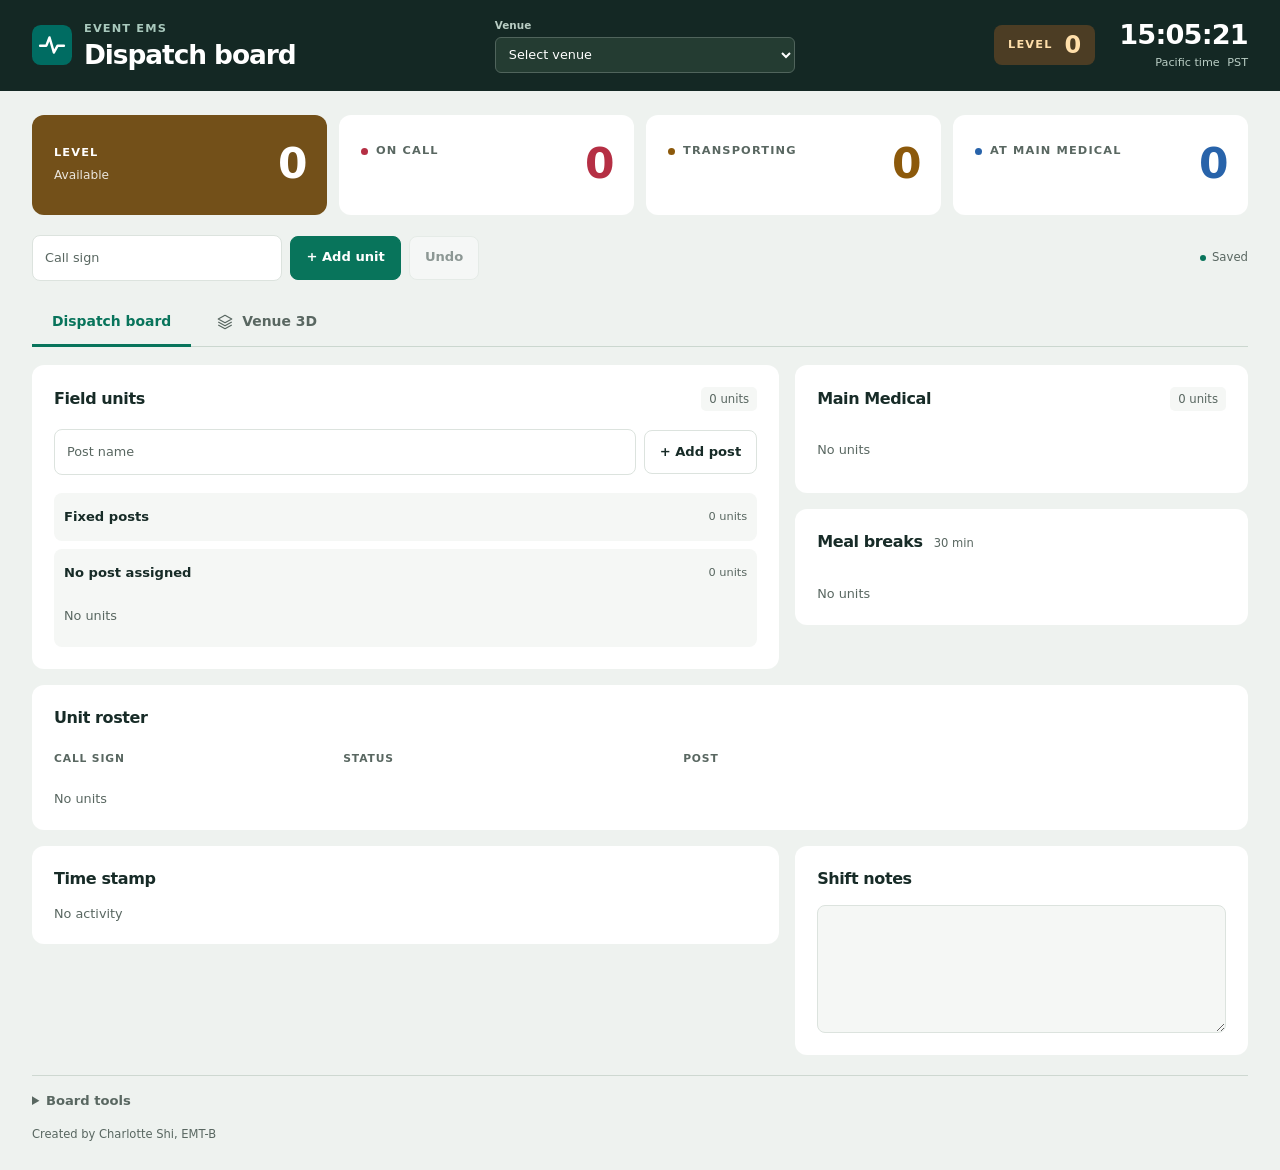
==== commit 4b555fb6: "Fixed crowded posting in map view" ====
--- a/index.html
+++ b/index.html
@@ -9,8 +9,8 @@
     <link rel="icon" href="./dispatch.svg" type="image/svg+xml">
     <link rel="apple-touch-icon" href="./dispatch-192.png">
     <link rel="manifest" href="./manifest.webmanifest">
-    <link rel="stylesheet" href="./board.css?v=18">
-    <script src="./board.js?v=18" defer></script>
+    <link rel="stylesheet" href="./board.css?v=19">
+    <script src="./board.js?v=19" defer></script>
 </head>
 <body>
     <header class="masthead">
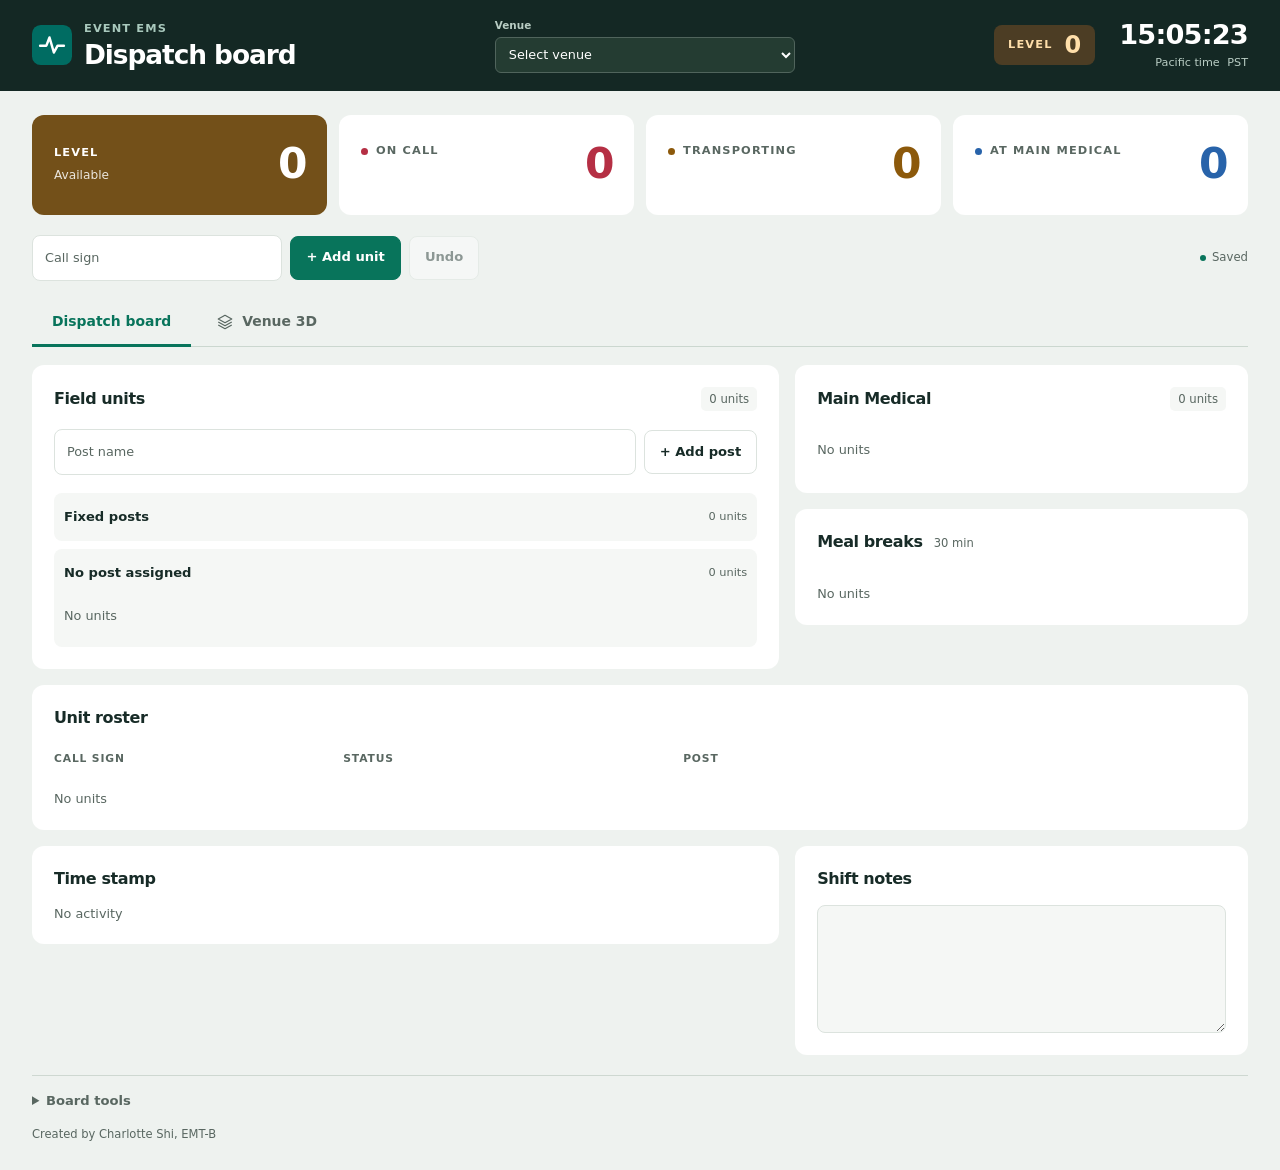
==== commit 4db01400: "Add files via upload" ====
--- a/index.html
+++ b/index.html
@@ -9,8 +9,8 @@
     <link rel="icon" href="./dispatch.svg" type="image/svg+xml">
     <link rel="apple-touch-icon" href="./dispatch-192.png">
     <link rel="manifest" href="./manifest.webmanifest">
-    <link rel="stylesheet" href="./board.css?v=19">
-    <script src="./board.js?v=19" defer></script>
+    <link rel="stylesheet" href="./board.css?v=21">
+    <script src="./board.js?v=21" defer></script>
 </head>
 <body>
     <header class="masthead">
@@ -106,7 +106,17 @@
             <div id="venue-content" hidden>
             <div class="venue-heading">
                 <h2>Bill Graham Civic Auditorium</h2>
-            </div>
+                <div class="dispatch-mode-controls">
+                    <div id="dispatch-mode-status" class="dispatch-mode-status" hidden>
+                        <div class="level-meter dispatch-mode-level" data-empty="true" role="status" aria-atomic="true"><span>Level</span><strong data-level-value>0</strong><span class="sr-only">units available for dispatch</span></div>
+                        <div class="dispatch-mode-time" aria-label="Current Pacific time"><time id="dispatch-mode-clock">00:00:00</time><span id="dispatch-mode-zone">PT</span></div>
+                        <button type="button" id="dispatch-mode-undo" class="secondary-btn" disabled title="Undo last change (Ctrl/Cmd+Z)">Undo</button>
+                        <span class="dispatch-mode-hint">Esc to exit</span>
+                    </div>
+                    <button type="button" id="dispatch-mode-toggle" class="secondary-btn" aria-pressed="false" aria-controls="venue-content">Full-screen dispatch</button>
+                </div>
+            </div>
+            <p id="dispatch-mode-save" class="dispatch-mode-save" role="status" data-error="false">Saved</p>
             <div class="venue-layout">
                 <div class="venue-map-card">
                     <div class="venue-map-toolbar">
@@ -130,10 +140,15 @@
                     </div>
                     <div id="venue-canvas" class="venue-canvas"></div>
                     <div class="venue-map-footer">
-                        <div class="venue-legend" aria-label="Unit markers"><span data-status="roaming">Roaming</span><span data-status="onscene">On call</span><span data-status="transporting">Transporting</span><span data-status="atclinic">At Main Medical</span><span data-status="fixed">Fixed post</span><span data-status="meal">Meal break</span></div>
+                        <div class="venue-legend" aria-label="Unit markers"><span data-status="roaming">Roaming</span><span data-status="onscene">On call</span><span data-status="transporting">Transporting</span><span data-status="atclinic">At Main Medical</span><span data-status="fixed"><svg viewBox="-7 -7 14 18" width="12" height="15" aria-hidden="true"><path d="M-4-5H4L2-1L5 2V3H1V8H-1V3H-5V2L-2-1Z"/></svg>Fixed post</span><span data-status="meal">Meal break</span></div>
                     </div>
                 </div>
                 <aside class="venue-sidebar" aria-label="Move venue units">
+                    <section id="venue-unassigned-panel" class="venue-unassigned-panel" aria-labelledby="venue-unassigned-title" hidden>
+                        <div class="venue-sidebar-heading"><h3 id="venue-unassigned-title">Unassigned on map</h3><span id="venue-unassigned-count" class="team-count">0</span></div>
+                        <p class="venue-unassigned-hint">Drag a ball to a post.</p>
+                        <div id="venue-unassigned-tray" class="venue-unassigned-tray" role="group" aria-label="Unassigned units"></div>
+                    </section>
                     <section class="venue-unit-panel">
                         <div class="venue-sidebar-heading"><h3>Units</h3><span id="venue-unit-count" class="team-count">0 placed</span></div>
                         <label class="sr-only" for="venue-search">Find a unit</label>
--- a/board.css
+++ b/board.css
@@ -297,12 +297,14 @@
 .venue-unit-hit { fill: transparent; }
 .venue-ball-shadow { fill: #284f3830; pointer-events: none; }
 .venue-unit-ball { stroke: #fff; stroke-width: 1.5; }
-.venue-map-unit[data-fixed-post]:not([data-meal-break]) .venue-unit-ball { stroke: #87949c; stroke-width: 1.2; }
+.venue-fixed-pin { fill: #344e43; stroke: #fff; stroke-width: 2; paint-order: stroke; stroke-linejoin: round; pointer-events: none; }
 .venue-selection-ring { fill: none; stroke: var(--teal); stroke-width: 2px; opacity: 0; }
 .venue-map-unit.is-selected .venue-selection-ring, .venue-map-unit:focus-visible .venue-selection-ring, .venue-map-unit:hover .venue-selection-ring { opacity: 1; }
 .venue-map-unit:focus-visible { outline: 0; }
 .venue-marker-name { fill: #203c2c; font-family: system-ui, sans-serif; font-size: 16px; font-weight: 750; paint-order: stroke; stroke: #fff; stroke-width: 3px; stroke-linejoin: round; }
 .venue-map-unit[data-crowded] .venue-marker-name { font-size: 12px; }
+.venue-meal-countdown { fill: #526459; font-family: system-ui, sans-serif; font-size: 12px; font-weight: 700; font-variant-numeric: tabular-nums; paint-order: stroke; stroke: #fff; stroke-width: 3px; stroke-linejoin: round; }
+.venue-meal-countdown[data-overdue="true"] { fill: #a1273c; }
 .venue-map-footer { padding: 8px 12px; border-top: 1px solid #edf1ee; flex-shrink: 0; }
 .venue-legend { display: flex; flex-wrap: wrap; gap: 6px 12px; }
 .venue-legend span { display: inline-flex; align-items: center; gap: 5px; color: #79877d; font-size: .61rem; }
@@ -310,10 +312,16 @@
 .venue-legend [data-status="onscene"]::before { background: #ce405b; }
 .venue-legend [data-status="transporting"]::before { background: #b27a1e; }
 .venue-legend [data-status="atclinic"]::before { background: #3b81c9; }
-.venue-legend [data-status="fixed"]::before { width: 7px; height: 7px; background: #b8c0c4; border: 1px solid #87949c; }
+.venue-legend [data-status="fixed"]::before { content: none; }
+.venue-legend [data-status="fixed"] svg { fill: #344e43; flex-shrink: 0; }
 .venue-legend [data-status="meal"]::before { background: #87958c; }
-.venue-sidebar { display: flex; flex-direction: column; gap: 10px; min-width: 0; min-height: 0; height: 100%; overflow: hidden; }
-.venue-unit-panel, .venue-inspector { min-width: 0; padding: 14px; border: 1px solid #d4dfd8; border-radius: 10px; background: #fff; }
+.venue-sidebar { display: flex; flex-direction: column; gap: 10px; min-width: 0; min-height: 0; height: 100%; overflow: auto; }
+.venue-unit-panel, .venue-inspector, .venue-unassigned-panel { min-width: 0; padding: 14px; border: 1px solid #d4dfd8; border-radius: 10px; background: #fff; }
+.venue-unassigned-panel { display: flex; flex-direction: column; flex: 0 0 auto; min-height: 110px; max-height: 36%; }
+.venue-unassigned-panel .venue-sidebar-heading { margin-bottom: 3px; }
+.venue-unassigned-hint { color: var(--muted); font-size: .72rem; }
+.venue-unassigned-tray { min-height: 0; overflow-y: auto; overscroll-behavior: contain; }
+.venue-unassigned-tray > svg { display: block; width: 100%; height: auto; user-select: none; -webkit-user-select: none; }
 .venue-unit-panel { display: flex; flex-direction: column; flex: 1; min-height: 160px; overflow: hidden; }
 .venue-sidebar-heading { display: flex; align-items: center; justify-content: space-between; gap: 8px; margin-bottom: 10px; }
 .venue-sidebar h3 { font-size: .9rem; font-weight: 700; overflow-wrap: anywhere; }
@@ -324,11 +332,8 @@
 .venue-unit[data-status="onscene"] { --unit-line: #ce405b; }
 .venue-unit[data-status="transporting"] { --unit-line: #b27a1e; }
 .venue-unit[data-status="atclinic"] { --unit-line: #3b81c9; }
-.venue-unit[data-fixed-post] { --unit-line: #aab8ae; background: #fff; }
-.venue-unit[data-fixed-post]:not([data-meal-break]) .venue-unit-state { color: #5f7064; }
 .venue-unit[data-meal-break] { --unit-line: #87958c; background: #f1f4f2; }
 .venue-unit[aria-pressed="true"] { border-color: #168064; background: #f0f8f3; }
-.venue-unit[data-fixed-post][aria-pressed="true"] { background: #fff; }
 .venue-unit[data-meal-break][aria-pressed="true"] { background: #e9edeb; }
 .venue-unit:hover { border-color: var(--unit-line); }
 .venue-unit.dragging { opacity: .4; }
@@ -367,6 +372,8 @@
     .venue-map-card { height: max(320px, calc(100dvh - 322px)); }
     .venue-team-picker { display: block; width: 140px; }
     .venue-sidebar { display: grid; grid-template-columns: minmax(0, 1fr) minmax(0, 1fr); height: auto; overflow: visible; }
+    .venue-unassigned-panel { max-height: 250px; }
+    .venue-sidebar:has(.venue-unassigned-panel:not([hidden])) .venue-inspector { grid-column: 1 / -1; }
     .venue-unit-panel { height: 250px; }
     .venue-inspector { max-height: none; align-self: start; }
 }
@@ -398,3 +405,47 @@
 @media (max-width: 600px) {
     .field-locations { grid-template-columns: minmax(0, 1fr); }
 }
+
+.dispatch-mode-controls { display: flex; align-items: center; flex-shrink: 0; gap: 12px; }
+.dispatch-mode-status { display: flex; align-items: center; gap: 12px; }
+.dispatch-mode-level { display: flex; align-items: center; gap: 8px; border-radius: 6px; padding: 8px 10px; background: #e2f3e9; color: #145c3e; font-size: .875rem; }
+.dispatch-mode-level[data-empty="true"] { background: #fbefda; color: #805008; }
+.dispatch-mode-level strong { font-size: 1.1rem; font-variant-numeric: tabular-nums; }
+.dispatch-mode-time { display: flex; align-items: baseline; gap: 5px; font-size: .875rem; font-variant-numeric: tabular-nums; white-space: nowrap; }
+.dispatch-mode-time span, .dispatch-mode-hint { color: var(--muted); font-size: .75rem; }
+.dispatch-mode-save { display: none; }
+body.is-dispatch-mode { overflow: hidden; }
+.is-dispatch-mode :is(.masthead, .overview, .action-bar, .view-tabs, .team-roster, .activity-layout, .board-tools, .app-footer) { display: none; }
+.is-dispatch-mode main.wrap { width: 100%; max-width: none; height: 100vh; height: 100dvh; padding: 8px; }
+.is-dispatch-mode :is(#venue-panel, #venue-content) { display: flex; flex-direction: column; height: 100%; min-height: 0; }
+.is-dispatch-mode .venue-heading { flex-shrink: 0; min-height: 44px; margin-bottom: 8px; }
+.is-dispatch-mode .venue-heading h2 { overflow: hidden; white-space: nowrap; text-overflow: ellipsis; }
+.is-dispatch-mode .venue-layout { display: grid; grid-template-columns: minmax(0, 1fr) clamp(230px, 24vw, 320px); flex: 1; min-height: 0; height: auto; max-height: none; }
+.is-dispatch-mode .venue-map-card { height: 100%; min-height: 0; }
+.is-dispatch-mode .venue-sidebar { display: flex; flex-direction: column; min-height: 0; height: 100%; overflow: auto; }
+.is-dispatch-mode .venue-unit-panel { height: auto; min-height: 210px; }
+.is-dispatch-mode .venue-inspector { max-height: 65%; align-self: stretch; }
+.is-dispatch-mode .venue-unassigned-panel { max-height: 36%; }
+.is-dispatch-mode .pit-side-control { display: none; }
+.is-dispatch-mode .venue-sidebar h3 { font-size: 1rem; }
+.is-dispatch-mode :is(.venue-search, .venue-filter, .venue-inspector .status-select, .venue-inspector .location-select) { min-height: 40px; font-size: .875rem; }
+.is-dispatch-mode .venue-unit-name { font-size: .9rem; }
+.is-dispatch-mode :is(.venue-unit-state, .venue-unit-post, .venue-legend span) { font-size: .75rem; }
+.is-dispatch-mode .dispatch-mode-save[data-error="true"] { display: block; flex-shrink: 0; margin-bottom: 8px; padding: 8px 12px; border-radius: 6px; background: #fce8ec; color: #a1273c; font-size: .875rem; }
+@media (max-width: 1100px) {
+    .dispatch-mode-hint { display: none; }
+}
+@media (max-width: 700px) {
+    .venue-heading { flex-wrap: wrap; }
+    .dispatch-mode-controls { width: 100%; justify-content: flex-end; }
+    .is-dispatch-mode .venue-heading h2 { display: none; }
+    .is-dispatch-mode .dispatch-mode-controls { justify-content: space-between; gap: 8px; }
+    .is-dispatch-mode .dispatch-mode-status { gap: 8px; }
+    .is-dispatch-mode .venue-layout { grid-template-columns: minmax(0, 1fr); grid-template-rows: minmax(0, 1fr) minmax(150px, 34%); gap: 8px; }
+    .is-dispatch-mode .venue-sidebar { min-height: 0; }
+    .is-dispatch-mode .venue-inspector { max-height: none; }
+    .dispatch-mode-controls .secondary-btn { padding-inline: 10px; }
+}
+@media (max-width: 420px) {
+    .dispatch-mode-time { display: none; }
+}
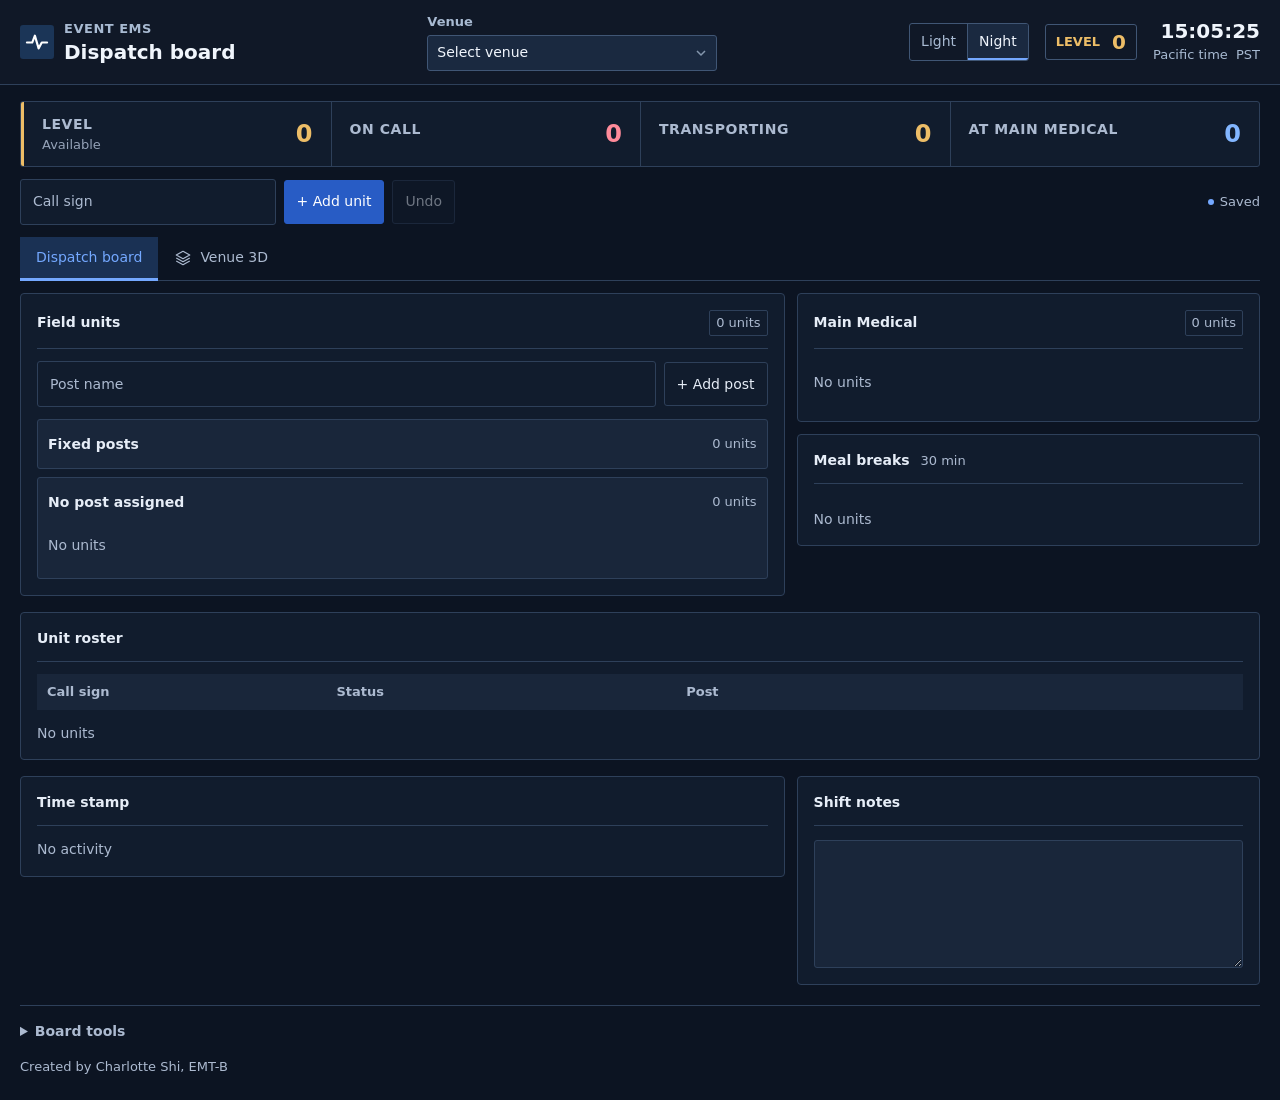
==== commit ffa56a36: "Add files via upload" ====
--- a/index.html
+++ b/index.html
@@ -1,16 +1,17 @@
 <!doctype html>
-<html lang="en">
+<html lang="en" data-theme="night">
 <head>
     <meta charset="utf-8">
     <meta name="viewport" content="width=device-width, initial-scale=1">
-    <meta name="theme-color" content="#142824">
+    <meta name="theme-color" content="#101827">
     <meta name="description" content="Track event EMS unit status, post assignments, and time in status.">
     <title>Event EMS Dispatch Board</title>
     <link rel="icon" href="./dispatch.svg" type="image/svg+xml">
     <link rel="apple-touch-icon" href="./dispatch-192.png">
     <link rel="manifest" href="./manifest.webmanifest">
-    <link rel="stylesheet" href="./board.css?v=21">
-    <script src="./board.js?v=21" defer></script>
+    <script src="./appearance.js?v=26"></script>
+    <link rel="stylesheet" href="./board.css?v=26">
+    <script src="./board.js?v=26" defer></script>
 </head>
 <body>
     <header class="masthead">
@@ -24,6 +25,10 @@
                 <select id="venue-select"><option value="">Select venue</option><option value="bill-graham">Bill Graham Civic Auditorium</option></select>
             </div>
             <div class="header-status">
+                <div class="appearance-picker" role="group" aria-label="Display mode">
+                    <button type="button" class="appearance-btn" data-theme-choice="light" aria-pressed="false">Light</button>
+                    <button type="button" class="appearance-btn" data-theme-choice="night" aria-pressed="true">Night</button>
+                </div>
                 <div class="level-meter header-level" data-empty="true" role="status" aria-atomic="true">
                     <span class="metric-label">Level</span>
                     <strong id="header-level-number" data-level-value>0</strong>
@@ -107,6 +112,10 @@
             <div class="venue-heading">
                 <h2>Bill Graham Civic Auditorium</h2>
                 <div class="dispatch-mode-controls">
+                    <div class="appearance-picker dispatch-appearance" role="group" aria-label="Display mode">
+                    <button type="button" class="appearance-btn" data-theme-choice="light" aria-pressed="false">Light</button>
+                    <button type="button" class="appearance-btn" data-theme-choice="night" aria-pressed="true">Night</button>
+                </div>
                     <div id="dispatch-mode-status" class="dispatch-mode-status" hidden>
                         <div class="level-meter dispatch-mode-level" data-empty="true" role="status" aria-atomic="true"><span>Level</span><strong data-level-value>0</strong><span class="sr-only">units available for dispatch</span></div>
                         <div class="dispatch-mode-time" aria-label="Current Pacific time"><time id="dispatch-mode-clock">00:00:00</time><span id="dispatch-mode-zone">PT</span></div>
@@ -138,7 +147,7 @@
                         <label class="sr-only" for="venue-team-picker">Select unit</label>
                         <select id="venue-team-picker" class="venue-team-picker"><option value="">Unit</option></select>
                     </div>
-                    <div id="venue-canvas" class="venue-canvas"></div>
+                    <div id="venue-canvas" class="venue-canvas" role="region" aria-label="Venue map" tabindex="0"></div>
                     <div class="venue-map-footer">
                         <div class="venue-legend" aria-label="Unit markers"><span data-status="roaming">Roaming</span><span data-status="onscene">On call</span><span data-status="transporting">Transporting</span><span data-status="atclinic">At Main Medical</span><span data-status="fixed"><svg viewBox="-7 -7 14 18" width="12" height="15" aria-hidden="true"><path d="M-4-5H4L2-1L5 2V3H1V8H-1V3H-5V2L-2-1Z"/></svg>Fixed post</span><span data-status="meal">Meal break</span></div>
                     </div>
--- a/board.css
+++ b/board.css
@@ -1,48 +1,134 @@
+/* Shared console layout. Only these tokens change between modes. */
 :root {
+    color-scheme: dark;
+    scroll-padding-block-start: 6rem;
+    --ink: #e6edf7;
+    --muted: #acbad0;
+    --faint: #91a1b8;
+    --line: #2e405a;
+    --line-strong: #536b8a;
+    --surface: #111c2d;
+    --soft-surface: #19263a;
+    --canvas: #0c1422;
+    --navy: #101827;
+    --header-ink: #f0f5fc;
+    --header-muted: #a8bad2;
+    --header-control: #1a2940;
+    --header-line: #405675;
+    --teal: #74a8ff;
+    --accent: #74a8ff;
+    --accent-soft: #1a3154;
+    --button: #285cc5;
+    --button-hover: #326bdc;
+    --on-button: #fff;
+    --success: #60d49a;
+    --success-text: #8de2b6;
+    --success-soft: #17382e;
+    --warning: #edbd67;
+    --warning-text: #f3ce8b;
+    --warning-soft: #352d20;
+    --danger: #ff8b9a;
+    --danger-text: #ffadba;
+    --danger-soft: #3a2330;
+    --medical: #83b6ff;
+    --medical-text: #afd0ff;
+    --medical-soft: #1a3151;
+    --meal: #a1aec2;
+    --meal-text: #c0cada;
+    --meal-soft: #242f40;
+    --map-floor: #19283d;
+    --map-edge: #22334b;
+    --map-zone: #1d3049;
+    --map-outline: #45607e;
+    --map-halo: #111c2d;
+    --popup-shadow: #00000060;
+    --map-shadow: #00000045;
+    --radius: 4px;
+    --font-ui: system-ui, -apple-system, BlinkMacSystemFont, "Segoe UI", sans-serif;
+    --text-meta: .8125rem;
+    --text-ui: .875rem;
+    --text-title: 1.25rem;
+    --text-number: 1.5rem;
+    font-family: var(--font-ui);
+    font-weight: 400;
+    font-variant-numeric: tabular-nums;
+    -webkit-font-smoothing: antialiased;
+}
+:root[data-theme="light"] {
     color-scheme: light;
-    scroll-padding-block-start: 6rem;
-    --ink: #172b27;
-    --muted: #596761;
-    --line: #dce3de;
+    --ink: #192b42;
+    --muted: #4f627a;
+    --faint: #5c6e85;
+    --line: #cbd5e2;
+    --line-strong: #8b9eb8;
     --surface: #fff;
-    --soft-surface: #f5f7f5;
-    --canvas: #eef2ef;
-    --navy: #142824;
-    --teal: #08745b;
-    --radius: 12px;
-    font-family: system-ui, -apple-system, "Segoe UI", sans-serif;
-    -webkit-font-smoothing: antialiased;
-}
+    --soft-surface: #f1f4f8;
+    --canvas: #e8edf3;
+    --navy: #f7f9fc;
+    --header-ink: #172b46;
+    --header-muted: #4d6381;
+    --header-control: #eaf0f7;
+    --header-line: #aebfd5;
+    --teal: #245eae;
+    --accent: #245eae;
+    --accent-soft: #e6eefb;
+    --button: #245bbb;
+    --button-hover: #194b9f;
+    --success: #1a7550;
+    --success-text: #176143;
+    --success-soft: #eaf5ef;
+    --warning: #8c5908;
+    --warning-text: #7a4d05;
+    --warning-soft: #fff4de;
+    --danger: #b52d46;
+    --danger-text: #a1273f;
+    --danger-soft: #fff0f3;
+    --medical: #2867ad;
+    --medical-text: #255c98;
+    --medical-soft: #edf4ff;
+    --meal: #617187;
+    --meal-text: #4e6079;
+    --meal-soft: #e9edf3;
+    --map-floor: #f7f9fc;
+    --map-edge: #e0e7f0;
+    --map-zone: #edf2f8;
+    --map-outline: #b1bfd2;
+    --map-halo: #fff;
+    --popup-shadow: #162c4829;
+    --map-shadow: #162c4826;
+}
+
 * { box-sizing: border-box; }
 body { margin: 0; background: var(--canvas); color: var(--ink); line-height: 1.4; }
 h1, h2, h3, p { margin: 0; }
+strong, th { font-weight: 600; }
 button, input, select, textarea { font: inherit; }
 button { cursor: pointer; }
 button:disabled { opacity: .45; cursor: default; }
 :is(button, input, select, textarea, summary, .timestamp-scroll, .meal-break-row):focus-visible {
-    outline: 3px solid #16806d;
+    outline: 3px solid var(--accent);
     outline-offset: 3px;
 }
 [hidden] { display: none !important; }
-.wrap { width: min(1280px, calc(100% - 64px)); margin-inline: auto; }
-.masthead { position: sticky; top: 0; z-index: 10; background: var(--navy); color: #fff; }
-.masthead .wrap { display: flex; justify-content: space-between; align-items: center; gap: 24px; padding-block: 18px; }
+.wrap { width: min(1480px, calc(100% - 40px)); margin-inline: auto; }
+.masthead { position: sticky; top: 0; z-index: 10; background: var(--navy); color: var(--header-ink); border-bottom: 1px solid var(--line); }
+.masthead .wrap { display: flex; justify-content: space-between; align-items: center; gap: 20px; padding-block: 13px; }
 .brand { display: flex; align-items: center; gap: 12px; min-width: 0; }
 .brand img { flex-shrink: 0; width: 40px; height: 40px; }
-.eyebrow, .metric-label { font-size: .71rem; font-weight: 700; text-transform: uppercase; letter-spacing: .1em; }
-.eyebrow { color: #a9c9bd; margin-bottom: 3px; }
-h1 { font-size: clamp(1.2rem, 2.8vw, 1.65rem); font-weight: 700; line-height: 1.12; letter-spacing: -.04em; }
+.eyebrow, .metric-label { font-size: var(--text-meta); font-weight: 600; text-transform: uppercase; letter-spacing: normal; }
+.eyebrow { color: var(--header-muted); margin-bottom: 3px; }
+h1 { font-size: var(--text-title); font-weight: 600; line-height: 1.12; letter-spacing: normal; }
 .header-status { display: flex; align-items: center; flex-shrink: 0; gap: 24px; }
-.header-level { display: flex; align-items: center; gap: 12px; padding: 8px 14px; border-radius: 8px; background: #264d3e; color: #d9f6e6; }
-.header-level[data-empty="true"] { background: #4c3d24; color: #ffdfaa; }
+.header-level { display: flex; align-items: center; gap: 12px; padding: 8px 14px; border-radius: 3px; background: var(--success-soft); color: var(--success-text); }
+.header-level[data-empty="true"] { background: var(--warning-soft); color: var(--warning-text); }
 .header-level .metric-label { color: inherit; }
-#header-level-number { font-size: 1.5rem; line-height: 1; }
+#header-level-number { font-size: var(--text-number); line-height: 1; }
 .pacific-clock { text-align: right; white-space: nowrap; }
-#pacific-time { display: block; font-size: clamp(1.2rem, 2.8vw, 1.7rem); font-weight: 650; line-height: 1.12; letter-spacing: -.03em; }
+#pacific-time { display: block; font-size: var(--text-ui); font-weight: 600; line-height: 1.12; letter-spacing: normal; }
 #pacific-time, [data-level-value], .metric-value, .team-timer { font-variant-numeric: tabular-nums; }
-.clock-caption { margin-top: 4px; color: #b9cdc4; font-size: .7rem; }
+.clock-caption { margin-top: 4px; color: var(--header-muted); font-size: var(--text-meta); }
 #pacific-zone { margin-left: 4px; }
-main { padding-block: 24px 28px; }
+main { padding-block: 16px 24px; }
 .overview { display: grid; grid-template-columns: repeat(4, minmax(0, 1fr)); gap: 12px; }
 .metric {
     display: grid; grid-template-columns: minmax(0, 1fr) auto; align-items: center;
@@ -50,133 +136,133 @@
     background: var(--surface); border-radius: var(--radius);
 }
 .metric-label { display: block; color: var(--muted); }
-.metric-value { grid-area: 1 / 2 / span 2; color: var(--status-color, var(--ink)); font-size: 2.65rem; font-weight: 700; line-height: 1; letter-spacing: -.06em; }
-.metric-caption { color: var(--muted); font-size: .76rem; }
-.metric.level-meter { color: #fff; background: var(--teal); }
-.metric.level-meter[data-empty="true"] { background: #735019; }
+.metric-value { grid-area: 1 / 2 / span 2; color: var(--status-color, var(--ink)); font-size: var(--text-number); font-weight: 600; line-height: 1; letter-spacing: normal; }
+.metric-caption { color: var(--muted); font-size: var(--text-meta); }
+.metric.level-meter { color: var(--on-button); background: var(--teal); }
+.metric.level-meter[data-empty="true"] { background: var(--warning-soft); }
 .metric.level-meter :is(.metric-label, .metric-value, .metric-caption) { color: inherit; }
 .metric.level-meter .metric-caption { opacity: .85; }
-.onscene { --status-color: #b52f44; }
-.transporting { --status-color: #8c590b; }
-.atclinic { --status-color: #2863aa; }
+.onscene { --status-color: var(--danger); }
+.transporting { --status-color: var(--warning); }
+.atclinic { --status-color: var(--medical); }
 .metric:is(.onscene, .transporting, .atclinic) .metric-label { display: flex; align-items: center; gap: 8px; }
 .metric:is(.onscene, .transporting, .atclinic) .metric-label::before { content: ''; width: 7px; height: 7px; border-radius: 50%; background: var(--status-color); flex-shrink: 0; }
 .action-bar { display: flex; align-items: center; justify-content: space-between; flex-wrap: wrap; gap: 10px 16px; margin-block: 20px; }
 .controls, .location-form, .tool-buttons { display: flex; align-items: center; gap: 8px; min-width: 0; }
-.input-field { display: flex; align-items: center; gap: 10px; min-width: 0; background: var(--surface); border: 1px solid var(--line); border-radius: 8px; padding-inline: 12px; }
-.input-field label { color: var(--muted); font-size: .8rem; white-space: nowrap; }
+.input-field { display: flex; align-items: center; gap: 10px; min-width: 0; background: var(--surface); border: 1px solid var(--line); border-radius: 3px; padding-inline: 12px; }
+.input-field label { color: var(--muted); font-size: var(--text-ui); white-space: nowrap; }
 .input-field input { border: 0; background: transparent; color: var(--ink); min-width: 0; width: 160px; min-height: 44px; padding: 8px 0; }
 .input-field:focus-within { border-color: var(--teal); outline: 2px solid var(--teal); outline-offset: 2px; }
 .input-field input:focus-visible { outline: 0; }
-.primary-btn, .secondary-btn { min-height: 44px; padding: 10px 15px; border: 1px solid var(--line); border-radius: 8px; white-space: nowrap; font-size: .82rem; font-weight: 650; }
-.primary-btn { background: var(--teal); color: #fff; border-color: var(--teal); }
-.primary-btn:hover { background: #075d49; }
+.primary-btn, .secondary-btn { min-height: 44px; padding: 10px 15px; border: 1px solid var(--line); border-radius: 3px; white-space: nowrap; font-size: var(--text-ui); font-weight: 500; }
+.primary-btn { background: var(--button); color: var(--on-button); border-color: var(--button); }
+.primary-btn:hover { background: var(--button-hover); }
 .secondary-btn { background: var(--surface); color: var(--ink); }
-.secondary-btn:hover:not(:disabled) { background: #edf3ef; border-color: #a9bab0; }
-.danger-btn { color: #a02d3c; }
-.danger-btn:hover:not(:disabled) { background: #fff1f3; border-color: #dcacb4; }
-#save-indicator { display: inline-flex; align-items: center; gap: 6px; color: var(--muted); font-size: .73rem; }
+.secondary-btn:hover:not(:disabled) { background: var(--soft-surface); border-color: var(--line-strong); }
+.danger-btn { color: var(--danger); }
+.danger-btn:hover:not(:disabled) { background: var(--danger-soft); border-color: var(--line-strong); }
+#save-indicator { display: inline-flex; align-items: center; gap: 6px; color: var(--muted); font-size: var(--text-meta); }
 #save-indicator::before { content: ''; width: 6px; height: 6px; border-radius: 50%; background: var(--teal); flex-shrink: 0; }
-#save-indicator[data-error="true"], .form-error { color: #a02d3c; font-weight: 650; }
+#save-indicator[data-error="true"], .form-error { color: var(--danger); font-weight: 600; }
 #save-indicator[data-error="true"]::before { background: currentColor; }
-.form-error { font-size: .82rem; }
+.form-error { font-size: var(--text-ui); }
 .main-layout { display: grid; grid-template-columns: minmax(0, 1.65fr) minmax(0, 1fr); align-items: start; gap: 16px; }
-.zone-container, .team-roster, .timestamp-panel, .notes-panel { min-width: 0; padding: 22px; background: var(--surface); border-radius: var(--radius); }
+.zone-container, .team-roster, .timestamp-panel, .notes-panel { min-width: 0; padding: 16px; background: var(--surface); border: 1px solid var(--line); border-radius: var(--radius); }
 .zone-title, .roster-heading { display: flex; justify-content: space-between; align-items: center; flex-wrap: wrap; gap: 8px; margin-bottom: 18px; }
-h2 { font-size: 1rem; font-weight: 700; letter-spacing: -.025em; }
-.team-count { border-radius: 5px; padding: 4px 8px; background: var(--soft-surface); color: var(--muted); font-size: .73rem; font-variant-numeric: tabular-nums; white-space: nowrap; }
-.section-meta { margin-left: 6px; color: var(--muted); font-size: .72rem; font-weight: 500; letter-spacing: 0; white-space: nowrap; }
+h2 { font-size: var(--text-ui); font-weight: 600; letter-spacing: normal; }
+.team-count { border-radius: 3px; padding: 4px 8px; background: var(--soft-surface); color: var(--muted); font-size: var(--text-meta); font-variant-numeric: tabular-nums; white-space: nowrap; }
+.section-meta { margin-left: 6px; color: var(--muted); font-size: var(--text-meta); font-weight: 500; letter-spacing: normal; white-space: nowrap; }
 .clinic-column { display: grid; gap: 16px; min-width: 0; }
 .location-form { margin-bottom: 18px; }
 .location-form .input-field { flex: 1; }
 .location-form input { width: 100%; }
 .field-locations { display: grid; grid-template-columns: repeat(3, minmax(0, 1fr)); gap: 8px; }
-.field-location { min-width: 0; padding: 10px; background: var(--soft-surface); border-radius: 8px; }
+.field-location { min-width: 0; padding: 10px; background: var(--soft-surface); border-radius: 3px; }
 .field-location[data-location="pit-table-service"], .field-location[data-location="unassigned"] { grid-column: 1 / -1; }
 .field-location .badge-grid { --unit-gap: clamp(2px, calc(12px / var(--unit-count, 1)), 6px); }
 .field-location .team-badge { min-height: 82px; padding: clamp(4px, calc(24px / var(--unit-count, 1)), 10px); gap: 3px; }
-.field-location .team-name { font-size: clamp(.75rem, 20cqi, 1.1rem); }
+.field-location .team-name { font-size: var(--text-ui); }
 .location-header { display: flex; align-items: center; gap: 8px; min-height: 28px; margin-bottom: 8px; }
-.location-header h3, .location-header input { flex: 1; min-width: 0; font-size: .82rem; font-weight: 650; }
-.location-header input { width: 0; border: 1px solid transparent; border-radius: 5px; background: transparent; color: var(--ink); padding: 4px 6px; margin-left: -6px; }
-.location-header input:hover, .location-header input:focus { background: #fff; border-color: var(--line); }
-.location-count { color: var(--muted); font-size: .71rem; white-space: nowrap; }
-.zone-container.drag-over, .field-location.drag-over { background: #e9f7ef; outline: 2px solid var(--teal); outline-offset: -2px; }
+.location-header h3, .location-header input { flex: 1; min-width: 0; font-size: var(--text-ui); font-weight: 600; }
+.location-header input { width: 0; border: 1px solid transparent; border-radius: 3px; background: transparent; color: var(--ink); padding: 4px 6px; margin-left: -6px; }
+.location-header input:hover, .location-header input:focus { background: var(--surface); border-color: var(--line); }
+.location-count { color: var(--muted); font-size: var(--text-meta); white-space: nowrap; }
+.zone-container.drag-over, .field-location.drag-over { background: var(--accent-soft); outline: 2px solid var(--teal); outline-offset: -2px; }
 .badge-grid { --unit-gap: clamp(2px, calc(12px / var(--unit-count, 1)), 8px); display: grid; grid-template-columns: repeat(var(--unit-count, 1), minmax(min(68px, 100%), 1fr)); align-content: start; gap: var(--unit-gap); width: 100%; max-width: calc(var(--unit-count, 1) * 132px + (var(--unit-count, 1) - 1) * var(--unit-gap)); min-width: 0; overflow-x: auto; scrollbar-width: thin; }
-.badge-grid:empty::after { content: 'No units'; grid-column: 1 / -1; padding: 12px 0; color: var(--muted); font-size: .8rem; }
-.team-badge, .status-select { --badge-bg: #e2f3e9; --badge-text: #145c3e; --badge-line: #218052; }
-:is(.team-badge, .status-select)[data-status="onscene"] { --badge-bg: #fce8ec; --badge-text: #a1273c; --badge-line: #c73551; }
-:is(.team-badge, .status-select)[data-status="transporting"] { --badge-bg: #fbefda; --badge-text: #805008; --badge-line: #a87516; }
-:is(.team-badge, .status-select)[data-status="atclinic"] { --badge-bg: #e6effb; --badge-text: #265c9d; --badge-line: #3978c3; }
-.team-badge[data-fixed-post], tr[data-fixed-post] .status-select { --badge-bg: #fff; --badge-text: #526459; --badge-line: #bbc7bf; }
-.team-badge[data-meal-break], tr[data-meal-break] .status-select { --badge-bg: #e9edeb; --badge-text: #56615a; --badge-line: #7e8a82; }
-.team-badge { display: grid; container-type: inline-size; align-content: center; gap: 4px; min-width: 0; min-height: 98px; border: 1px solid transparent; border-inline-start: 4px solid var(--badge-line); border-radius: 8px; padding: clamp(4px, calc(24px / var(--unit-count, 1)), 12px); background: var(--badge-bg); color: var(--badge-text); text-align: left; touch-action: manipulation; overflow-wrap: anywhere; }
+.badge-grid:empty::after { content: 'No units'; grid-column: 1 / -1; padding: 12px 0; color: var(--muted); font-size: var(--text-ui); }
+.team-badge, .status-select { --badge-bg: var(--success-soft); --badge-text: var(--success-text); --badge-line: var(--success); }
+:is(.team-badge, .status-select)[data-status="onscene"] { --badge-bg: var(--danger-soft); --badge-text: var(--danger-text); --badge-line: var(--danger); }
+:is(.team-badge, .status-select)[data-status="transporting"] { --badge-bg: var(--warning-soft); --badge-text: var(--warning-text); --badge-line: var(--warning); }
+:is(.team-badge, .status-select)[data-status="atclinic"] { --badge-bg: var(--medical-soft); --badge-text: var(--medical-text); --badge-line: var(--medical); }
+.team-badge[data-fixed-post], tr[data-fixed-post] .status-select { --badge-bg: var(--surface); --badge-text: var(--muted); --badge-line: var(--line-strong); }
+.team-badge[data-meal-break], tr[data-meal-break] .status-select { --badge-bg: var(--meal-soft); --badge-text: var(--meal-text); --badge-line: var(--meal); }
+.team-badge { display: grid; container-type: inline-size; align-content: center; gap: 4px; min-width: 0; min-height: 98px; border: 1px solid transparent; border-inline-start: 4px solid var(--badge-line); border-radius: 3px; padding: clamp(4px, calc(24px / var(--unit-count, 1)), 12px); background: var(--badge-bg); color: var(--badge-text); text-align: left; touch-action: manipulation; overflow-wrap: anywhere; }
 .team-badge:hover { border-color: var(--badge-line); }
 .team-badge:focus-visible { outline-offset: -3px; }
 .team-badge.dragging { opacity: .45; }
-.team-name { font-size: clamp(.75rem, 20cqi, 1.2rem); font-weight: 750; line-height: 1.15; letter-spacing: -.03em; }
-.team-status { font-size: clamp(.625rem, 14cqi, .75rem); font-weight: 650; }
-.call-actions { position: fixed; z-index: 30; width: 276px; max-width: calc(100vw - 16px); padding: 10px; border: 1px solid #c8d7cd; border-radius: 10px; background: #fff; box-shadow: 0 6px 24px #17372730; }
-.call-actions::after { content: ''; position: absolute; top: 100%; left: var(--call-arrow-left, 50%); width: 12px; height: 12px; border-right: 1px solid #c8d7cd; border-bottom: 1px solid #c8d7cd; background: #fff; transform: translate(-50%, -5px) rotate(45deg); }
-.call-actions-heading { display: flex; align-items: baseline; justify-content: space-between; gap: 8px; margin-bottom: 8px; font-size: .8rem; }
+.team-name { font-size: var(--text-ui); font-weight: 600; line-height: 1.15; letter-spacing: normal; }
+.team-status { font-size: var(--text-ui); font-weight: 500; }
+.call-actions { position: fixed; z-index: 30; width: 276px; max-width: calc(100vw - 16px); padding: 10px; border: 1px solid var(--line); border-radius: 3px; background: var(--surface); box-shadow: 0 6px 24px var(--popup-shadow); }
+.call-actions::after { content: ''; position: absolute; top: 100%; left: var(--call-arrow-left, 50%); width: 12px; height: 12px; border-right: 1px solid var(--line); border-bottom: 1px solid var(--line); background: var(--surface); transform: translate(-50%, -5px) rotate(45deg); }
+.call-actions-heading { display: flex; align-items: baseline; justify-content: space-between; gap: 8px; margin-bottom: 8px; font-size: var(--text-ui); }
 .call-actions-heading strong { min-width: 0; overflow-wrap: anywhere; }
-.call-actions-heading > span { flex-shrink: 0; color: #a1273c; font-size: .7rem; }
+.call-actions-heading > span { flex-shrink: 0; color: var(--danger-text); font-size: var(--text-meta); }
 .call-actions-options { display: grid; grid-template-columns: 1fr 1fr; gap: 8px; }
-.call-actions-options button { min-height: 52px; border: 1px solid #b7d9c5; border-radius: 6px; padding: 8px 6px; background: #e2f3e9; color: #145c3e; text-align: center; touch-action: manipulation; }
-.call-actions-options button[data-call-status="transporting"] { border-color: #e3c98c; background: #fbefda; color: #805008; }
+.call-actions-options button { min-height: 52px; border: 1px solid var(--line-strong); border-radius: 3px; padding: 8px 6px; background: var(--success-soft); color: var(--success-text); text-align: center; touch-action: manipulation; }
+.call-actions-options button[data-call-status="transporting"] { border-color: var(--line-strong); background: var(--warning-soft); color: var(--warning-text); }
 .call-actions-options button:hover { filter: brightness(.96); }
-.call-actions-options strong { display: block; font-size: .78rem; }
-.call-actions-options span { display: block; margin-top: 2px; font-size: .68rem; }
-.team-timer { font-size: clamp(.625rem, 12cqi, .73rem); }
-.meal-break-flag { display: block; font-size: .72rem; font-weight: 650; }
-.team-badge .meal-break-flag { font-size: clamp(.625rem, 12cqi, .72rem); }
+.call-actions-options strong { display: block; font-size: var(--text-meta); }
+.call-actions-options span { display: block; margin-top: 2px; font-size: var(--text-meta); }
+.team-timer { font-size: var(--text-meta); }
+.meal-break-flag { display: block; font-size: var(--text-meta); font-weight: 600; }
+.team-badge .meal-break-flag { font-size: var(--text-meta); }
 .meal-break-list { list-style: none; padding: 0; margin: 0; }
 .meal-break-row { display: grid; grid-template-columns: minmax(0, 1fr) auto; align-items: center; gap: 12px; padding-block: 12px; }
 .meal-break-row + .meal-break-row { border-top: 1px solid var(--line); }
 .meal-break-row:last-child { padding-bottom: 0; }
-.meal-break-name { display: block; font-size: .87rem; overflow-wrap: anywhere; }
-.meal-break-detail, .meal-break-time { display: block; color: var(--muted); font-size: .73rem; line-height: 1.5; }
-.meal-break-time { color: #805008; font-weight: 700; font-variant-numeric: tabular-nums; }
-.meal-break-row[data-overdue="true"] .meal-break-time { color: #a1273c; }
+.meal-break-name { display: block; font-size: var(--text-ui); overflow-wrap: anywhere; }
+.meal-break-detail, .meal-break-time { display: block; color: var(--muted); font-size: var(--text-meta); line-height: 1.5; }
+.meal-break-time { color: var(--warning-text); font-weight: 600; font-variant-numeric: tabular-nums; }
+.meal-break-row[data-overdue="true"] .meal-break-time { color: var(--danger-text); }
 .meal-break-row button { white-space: normal; }
 .team-roster { margin-top: 16px; }
 .roster-heading { margin-bottom: 12px; }
 .roster-scroll { overflow-x: auto; }
-.roster-table { border-collapse: collapse; table-layout: fixed; width: 100%; font-size: .875rem; }
+.roster-table { border-collapse: collapse; table-layout: fixed; width: 100%; font-size: var(--text-ui); }
 .roster-table .team-col { width: 24%; }
 .roster-table .status-col { width: 29%; }
 .roster-table .remove-col { width: 44px; }
-.roster-table thead th { color: var(--muted); text-transform: uppercase; letter-spacing: .08em; font-size: .67rem; font-weight: 600; }
+.roster-table thead th { color: var(--muted); text-transform: none; letter-spacing: normal; font-size: var(--text-meta); font-weight: 600; }
 .roster-table th, .roster-table td { padding: 10px 8px; text-align: left; overflow-wrap: anywhere; }
 .roster-table tr > :first-child { padding-left: 0; }
 .roster-table tr > :last-child { padding-right: 0; text-align: right; }
 .roster-table tbody tr { border-top: 1px solid var(--line); }
-.roster-table tr[data-meal-break] { background: var(--soft-surface); color: #56615a; }
-.status-select, .location-select { display: block; width: 100%; min-height: 40px; min-width: 0; border: 1px solid transparent; border-radius: 6px; padding: 8px; font-size: .82rem; text-overflow: ellipsis; cursor: pointer; }
-.status-select { background: var(--badge-bg); color: var(--badge-text); font-weight: 650; }
+.roster-table tr[data-meal-break] { background: var(--soft-surface); color: var(--meal-text); }
+.status-select, .location-select { display: block; width: 100%; min-height: 40px; min-width: 0; border: 1px solid transparent; border-radius: 3px; padding: 8px; font-size: var(--text-ui); text-overflow: ellipsis; cursor: pointer; }
+.status-select { background: var(--badge-bg); color: var(--badge-text); font-weight: 600; }
 .location-select { background: var(--soft-surface); color: var(--ink); }
-:is(.status-select, .location-select):hover { border-color: #a9bab0; }
-:is(.status-select, .location-select) option { background: #fff; color: var(--ink); }
-.delete-btn, .remove-location { width: 36px; height: 36px; border: 0; border-radius: 6px; padding: 0; background: transparent; color: var(--muted); font-size: 1.35rem; }
-.delete-btn:hover, .remove-location:hover { background: #fce8ec; color: #a1273c; }
+:is(.status-select, .location-select):hover { border-color: var(--line-strong); }
+:is(.status-select, .location-select) option { background: var(--surface); color: var(--ink); }
+.delete-btn, .remove-location { width: 36px; height: 36px; border: 0; border-radius: 3px; padding: 0; background: transparent; color: var(--muted); font-size: var(--text-title); }
+.delete-btn:hover, .remove-location:hover { background: var(--danger-soft); color: var(--danger-text); }
 .activity-layout { display: grid; grid-template-columns: minmax(0, 1.65fr) minmax(0, 1fr); align-items: start; gap: 16px; margin-top: 16px; }
 .timestamp-scroll { margin-top: 14px; max-height: 18rem; overflow: auto; }
 #timestamp-list { list-style: none; padding: 0; margin: 0; }
-#timestamp-list li { display: grid; grid-template-columns: 10rem minmax(0, 1fr); gap: 6px 16px; padding-block: 12px; border-top: 1px solid var(--line); font-size: .8rem; overflow-wrap: anywhere; }
-#timestamp-list time { color: var(--muted); font-size: .72rem; font-variant-numeric: tabular-nums; }
-.empty-state { padding-top: 14px; color: var(--muted); font-size: .8rem; }
-.shift-log { display: block; width: 100%; min-height: 128px; margin-top: 14px; border: 1px solid var(--line); border-radius: 8px; padding: 12px; background: var(--soft-surface); color: var(--ink); font-size: .875rem; line-height: 1.6; resize: vertical; }
-.board-tools { margin-top: 20px; padding-block: 16px; border-top: 1px solid #ced8d1; }
-.board-tools summary { width: fit-content; color: var(--muted); font-size: .82rem; font-weight: 650; cursor: pointer; }
+#timestamp-list li { display: grid; grid-template-columns: 10rem minmax(0, 1fr); gap: 6px 16px; padding-block: 12px; border-top: 1px solid var(--line); font-size: var(--text-ui); overflow-wrap: anywhere; }
+#timestamp-list time { color: var(--muted); font-size: var(--text-meta); font-variant-numeric: tabular-nums; }
+.empty-state { padding-top: 14px; color: var(--muted); font-size: var(--text-ui); }
+.shift-log { display: block; width: 100%; min-height: 128px; margin-top: 14px; border: 1px solid var(--line); border-radius: 3px; padding: 12px; background: var(--soft-surface); color: var(--ink); font-size: var(--text-ui); line-height: 1.6; resize: vertical; }
+.board-tools { margin-top: 20px; padding-block: 16px; border-top: 1px solid var(--line); }
+.board-tools summary { width: fit-content; color: var(--muted); font-size: var(--text-ui); font-weight: 600; cursor: pointer; }
 .tool-buttons { flex-wrap: wrap; margin-top: 14px; }
-.board-tools p { margin-top: 12px; font-size: .8rem; }
-.app-footer { color: var(--muted); font-size: .72rem; }
+.board-tools p { margin-top: 12px; font-size: var(--text-ui); }
+.app-footer { color: var(--muted); font-size: var(--text-meta); }
 .sr-only { position: absolute; width: 1px; height: 1px; padding: 0; margin: -1px; overflow: hidden; clip-path: inset(50%); white-space: nowrap; border: 0; }
 @media (max-width: 900px) {
     .wrap { width: calc(100% - 40px); }
     .metric { padding: 16px; }
-    .metric-label { font-size: .65rem; letter-spacing: .06em; }
-    .metric-value { font-size: 2.25rem; }
+    .metric-label { font-size: var(--text-meta); letter-spacing: normal; }
+    .metric-value { font-size: var(--text-number); }
     .main-layout, .activity-layout { grid-template-columns: minmax(0, 1.35fr) minmax(0, 1fr); }
     .zone-container, .team-roster, .timestamp-panel, .notes-panel { padding: 18px; }
     #timestamp-list li { grid-template-columns: minmax(0, 1fr); gap: 4px; }
@@ -189,16 +275,16 @@
     .brand img { width: 32px; height: 32px; }
     .header-status { gap: 12px; }
     .header-level { gap: 7px; padding: 7px 9px; }
-    #header-level-number { font-size: 1.2rem; }
-    .eyebrow { font-size: .59rem; }
-    h1 { font-size: 1.22rem; }
-    #pacific-time { font-size: 1.2rem; }
-    .clock-caption { font-size: .63rem; }
+    #header-level-number { font-size: var(--text-title); }
+    .eyebrow { font-size: var(--text-meta); }
+    h1 { font-size: var(--text-title); }
+    #pacific-time { font-size: var(--text-title); }
+    .clock-caption { font-size: var(--text-meta); }
     main { padding-top: 16px; }
     .overview { grid-template-columns: repeat(2, minmax(0, 1fr)); gap: 8px; }
     .metric { min-height: 82px; padding: 14px 16px; }
-    .metric .metric-label { font-size: .72rem; text-transform: none; letter-spacing: 0; }
-    .metric-value { font-size: 2.1rem; }
+    .metric .metric-label { font-size: var(--text-meta); text-transform: none; letter-spacing: normal; }
+    .metric-value { font-size: var(--text-number); }
     .action-bar { margin-block: 16px; }
     .controls { width: 100%; flex-wrap: wrap; }
     .controls .input-field { flex: 1; }
@@ -219,7 +305,7 @@
     .brand img { display: none; }
     .header-status { gap: 9px; }
     .header-level { display: grid; justify-items: center; gap: 2px; padding: 6px 8px; }
-    .header-level .metric-label { font-size: .6rem; }
+    .header-level .metric-label { font-size: var(--text-meta); }
     .controls .input-field { flex: 1 1 calc(100% - 112px); }
     .controls #undo-button { margin-left: auto; }
     .metric { padding: 12px; }
@@ -232,11 +318,11 @@
 
 /* Venue selection and the shared assignment views. */
 .venue-picker { display: grid; gap: 4px; flex: 0 1 300px; min-width: 150px; }
-.venue-picker label { color: #b9cdc4; font-size: .65rem; font-weight: 650; }
-.venue-picker select { width: 100%; min-height: 36px; border: 1px solid #50645c; border-radius: 6px; padding: 6px 9px; background: #243c32; color: #fff; font-size: .8rem; }
-.venue-picker option { background: #fff; color: var(--ink); }
-.input-field select { width: 100%; min-width: 0; min-height: 44px; padding: 8px 0; border: 0; background: transparent; color: var(--ink); font-size: .82rem; }
-.post-name-select { flex: 1; width: 0; min-width: 0; min-height: 36px; padding: 4px; border: 1px solid #d3ded6; border-radius: 6px; background: #fff; color: var(--ink); font-size: .8rem; font-weight: 650; cursor: pointer; }
+.venue-picker label { color: var(--header-muted); font-size: var(--text-meta); font-weight: 600; }
+.venue-picker select { width: 100%; min-height: 36px; border: 1px solid var(--header-line); border-radius: 3px; padding: 6px 9px; background: var(--header-control); color: var(--on-button); font-size: var(--text-ui); }
+.venue-picker option { background: var(--surface); color: var(--ink); }
+.input-field select { width: 100%; min-width: 0; min-height: 44px; padding: 8px 0; border: 0; background: transparent; color: var(--ink); font-size: var(--text-ui); }
+.post-name-select { flex: 1; width: 0; min-width: 0; min-height: 36px; padding: 4px; border: 1px solid var(--line); border-radius: 3px; background: var(--surface); color: var(--ink); font-size: var(--text-ui); font-weight: 600; cursor: pointer; }
 .venue-board-post .badge-grid:empty::after { content: none; }
 .venue-board-post .location-header { margin-bottom: 0; }
 .venue-board-post .badge-grid:not(:empty) { margin-top: 8px; }
@@ -245,116 +331,115 @@
 .fixed-posts > .location-header, .fixed-general-grid { grid-column: 1 / -1; }
 .fixed-posts > .location-header { margin-bottom: 0; }
 .fixed-general-grid:empty { display: none; }
-.fixed-subpost { display: flex; flex-direction: column; min-width: 0; padding: 10px; border: 1px solid #dce4df; border-radius: 7px; background: #edf2ee; }
-.fixed-subpost h4 { min-width: 0; margin: 0; font-size: .8rem; font-weight: 650; overflow-wrap: anywhere; }
+.fixed-subpost { display: flex; flex-direction: column; min-width: 0; padding: 10px; border: 1px solid var(--line); border-radius: 3px; background: var(--soft-surface); }
+.fixed-subpost h4 { min-width: 0; margin: 0; font-size: var(--text-ui); font-weight: 600; overflow-wrap: anywhere; }
 .fixed-subpost .location-header { display: grid; grid-template-columns: minmax(0, 1fr) auto; margin-bottom: 8px; }
 .fixed-subpost .badge-grid { margin-top: auto; }
-.pit-side-select { min-width: 0; min-height: 36px; padding: 6px 8px; border: 1px solid #d3ded6; border-radius: 6px; background: #fff; color: var(--ink); font: inherit; font-size: .74rem; cursor: pointer; }
+.pit-side-select { min-width: 0; min-height: 36px; padding: 6px 8px; border: 1px solid var(--line); border-radius: 3px; background: var(--surface); color: var(--ink); font: inherit; font-size: var(--text-meta); cursor: pointer; }
 .fixed-subpost .pit-side-select { grid-column: 1 / -1; grid-row: 2; width: 100%; }
-.pit-side-control { display: flex; align-items: center; gap: 6px; min-width: 0; color: var(--muted); font-size: .7rem; }
-.fixed-subpost.drag-over { outline: 2px solid var(--teal); background: #e0f0e7; }
-.view-tabs { display: flex; gap: 5px; margin-bottom: 18px; border-bottom: 1px solid #cbd7cf; }
-.view-tab { display: inline-flex; align-items: center; justify-content: center; gap: 8px; min-height: 46px; margin-bottom: -1px; padding: 10px 20px; background: transparent; border: 0; border-bottom: 3px solid transparent; color: var(--muted); font-size: .87rem; font-weight: 650; }
+.pit-side-control { display: flex; align-items: center; gap: 6px; min-width: 0; color: var(--muted); font-size: var(--text-meta); }
+.fixed-subpost.drag-over { outline: 2px solid var(--teal); background: var(--accent-soft); }
+.view-tabs { display: flex; gap: 5px; margin-bottom: 18px; border-bottom: 1px solid var(--line); }
+.view-tab { display: inline-flex; align-items: center; justify-content: center; gap: 8px; min-height: 46px; margin-bottom: -1px; padding: 10px 20px; background: transparent; border: 0; border-bottom: 3px solid transparent; color: var(--muted); font-size: var(--text-ui); font-weight: 500; }
 .view-tab:hover, .view-tab[aria-selected="true"] { color: var(--teal); }
 .view-tab[aria-selected="true"] { border-bottom-color: var(--teal); }
-.venue-no-view { display: grid; place-items: center; min-height: 320px; background: #fff; border: 1px solid var(--line); border-radius: 10px; color: var(--muted); font-size: .9rem; }
+.venue-no-view { display: grid; place-items: center; min-height: 320px; background: var(--surface); border: 1px solid var(--line); border-radius: 3px; color: var(--muted); font-size: var(--text-ui); }
 .venue-heading { display: flex; align-items: center; justify-content: space-between; gap: 12px; margin-bottom: 8px; }
-.venue-heading h2 { font-size: 1.1rem; }
+.venue-heading h2 { font-size: var(--text-title); }
 .venue-layout { display: grid; grid-template-columns: minmax(0, 1fr) 260px; gap: 12px; height: max(320px, calc(100dvh - 322px)); max-height: 850px; align-items: stretch; }
-.venue-map-card { display: flex; flex-direction: column; min-width: 0; min-height: 0; height: 100%; border: 1px solid #d4dfd8; border-radius: 10px; background: #fff; overflow: hidden; }
+.venue-map-card { display: flex; flex-direction: column; min-width: 0; min-height: 0; height: 100%; border: 1px solid var(--line); border-radius: 3px; background: var(--surface); overflow: hidden; }
 .venue-map-toolbar { display: flex; align-items: center; flex-wrap: wrap; gap: 7px; padding: 8px 10px; flex-shrink: 0; }
-.venue-levels { display: flex; gap: 2px; padding: 3px; background: #edf2ee; border-radius: 6px; }
-.venue-levels button { min-width: 30px; min-height: 32px; padding: 5px 8px; border: 0; border-radius: 4px; background: transparent; color: #5a6d61; font-size: .73rem; font-weight: 650; }
-.venue-levels button[aria-pressed="true"] { background: #fff; color: var(--ink); box-shadow: 0 1px 3px #17372712; }
-.additional-locations { position: relative; z-index: 3; color: #52665a; font-size: .72rem; }
-.additional-locations summary { min-height: 36px; padding: 9px; border: 1px solid #dce4df; border-radius: 5px; background: #fff; cursor: pointer; }
-.additional-locations-menu { position: absolute; top: calc(100% + 5px); left: 0; min-width: 218px; padding: 6px; border: 1px solid #d4dfd8; border-radius: 7px; background: #fff; box-shadow: 0 6px 20px #17372720; }
+.venue-levels { display: flex; gap: 2px; padding: 3px; background: var(--soft-surface); border-radius: 3px; }
+.venue-levels button { min-width: 30px; min-height: 32px; padding: 5px 8px; border: 0; border-radius: 4px; background: transparent; color: var(--muted); font-size: var(--text-meta); font-weight: 600; }
+.venue-levels button[aria-pressed="true"] { background: var(--surface); color: var(--ink); box-shadow: 0 1px 3px var(--popup-shadow); }
+.additional-locations { position: relative; z-index: 3; color: var(--muted); font-size: var(--text-meta); }
+.additional-locations summary { min-height: 36px; padding: 9px; border: 1px solid var(--line); border-radius: 3px; background: var(--surface); cursor: pointer; }
+.additional-locations-menu { position: absolute; top: calc(100% + 5px); left: 0; min-width: 218px; padding: 6px; border: 1px solid var(--line); border-radius: 3px; background: var(--surface); box-shadow: 0 6px 20px var(--popup-shadow); }
 .additional-locations-menu label { display: flex; align-items: center; gap: 8px; min-height: 40px; padding: 6px 9px; white-space: nowrap; cursor: pointer; }
-.additional-locations-menu label:hover { background: #edf5ef; border-radius: 4px; }
+.additional-locations-menu label:hover { background: var(--accent-soft); border-radius: 4px; }
 .additional-locations-menu input { width: 16px; height: 16px; accent-color: var(--teal); }
 .venue-camera { display: flex; gap: 3px; margin-left: auto; }
-.venue-camera button { min-width: 30px; min-height: 34px; border: 1px solid #dce4df; border-radius: 5px; padding: 5px 7px; background: #fff; color: var(--muted); font-size: 1rem; }
-.venue-camera button:last-child { font-size: .66rem; }
-.venue-team-picker { display: none; min-width: 0; min-height: 36px; padding: 5px 8px; border: 1px solid #dce4df; border-radius: 5px; background: #fff; color: var(--ink); font-size: .76rem; }
+.venue-camera button { min-width: 30px; min-height: 34px; border: 1px solid var(--line); border-radius: 3px; padding: 5px 7px; background: var(--surface); color: var(--muted); font-size: 1rem; }
+.venue-camera button:last-child { font-size: var(--text-meta); }
+.venue-team-picker { display: none; min-width: 0; min-height: 36px; padding: 5px 8px; border: 1px solid var(--line); border-radius: 3px; background: var(--surface); color: var(--ink); font-size: var(--text-meta); }
 .venue-canvas { flex: 1; min-height: 0; width: 100%; padding: 0 6px; }
 .venue-canvas > svg { display: block; width: 100%; height: 100%; user-select: none; -webkit-user-select: none; }
-.venue-floor-name { fill: #3a4b40; font-family: system-ui, sans-serif; font-size: 18px; font-weight: 650; }
-.venue-floor-detail { fill: #89948c; font-family: system-ui, sans-serif; font-size: 12px; }
-.venue-slab { fill: #fafcfb; stroke: #d5ddd7; stroke-width: 1; }
-.venue-slab-edge { fill: #e9eeeb; stroke: #d5ddd7; stroke-width: .8; }
-.venue-stage { fill: #e9eeeb; stroke: #d5ddd7; stroke-width: .8; }
-.venue-stage-label { fill: #97a49c; font-family: system-ui, sans-serif; font-size: 9px; letter-spacing: 1px; pointer-events: none; }
-.venue-zone-surface { fill: #f7faf8; stroke: #e0e6e2; stroke-width: .8; cursor: pointer; }
-.venue-fixed-post .venue-zone-surface { fill: #e9ecee; stroke: #c9d0d4; }
-.venue-medical .venue-zone-surface { fill: #f0f6fc; stroke: #d0e0ef; }
+.venue-floor-name { fill: var(--muted); font-family: inherit; font-size: 18px; font-weight: 600; }
+.venue-floor-detail { fill: var(--faint); font-family: inherit; font-size: 12px; }
+.venue-slab { fill: var(--soft-surface); stroke: var(--map-outline); stroke-width: 1; }
+.venue-slab-edge { fill: var(--map-edge); stroke: var(--map-outline); stroke-width: .8; }
+.venue-stage { fill: var(--map-edge); stroke: var(--map-outline); stroke-width: .8; }
+.venue-stage-label { fill: var(--faint); font-family: inherit; font-size: 10px; letter-spacing: normal; pointer-events: none; }
+.venue-zone-surface { fill: var(--map-floor); stroke: var(--map-outline); stroke-width: .8; cursor: pointer; }
+.venue-fixed-post .venue-zone-surface { fill: var(--soft-surface); stroke: var(--line-strong); }
+.venue-medical .venue-zone-surface { fill: var(--medical-soft); stroke: var(--line-strong); }
 .venue-roaming .venue-zone-surface { fill: transparent; stroke: transparent; }
-.venue-outside-area .venue-zone-surface { fill: #f1f6f2; stroke: #bacdbf; }
-.venue-side-label { fill: #8b9990; font-family: system-ui, sans-serif; font-size: 11px; font-weight: 550; letter-spacing: 1px; pointer-events: none; }
-.venue-medical-label { fill: #7292b4; font-size: 10px; letter-spacing: .2px; }
-.venue-canvas[data-selecting="true"] .venue-zone-surface:hover, .venue-destination.is-drop-target .venue-zone-surface { fill: #e0f0e7; stroke: #72ae8c; stroke-width: 2px; }
+.venue-outside-area .venue-zone-surface { fill: var(--map-floor); stroke: var(--line-strong); }
+.venue-side-label { fill: var(--faint); font-family: inherit; font-size: 12px; font-weight: 600; letter-spacing: normal; pointer-events: none; }
+.venue-medical-label { fill: var(--medical-text); font-size: 12px; letter-spacing: normal; }
+.venue-canvas[data-selecting="true"] .venue-zone-surface:hover, .venue-destination.is-drop-target .venue-zone-surface { fill: var(--accent-soft); stroke: var(--success); stroke-width: 2px; }
 .venue-zone-surface:focus-visible { outline: 0; stroke: var(--teal); stroke-width: 3px; }
 .venue-map-unit { cursor: grab; touch-action: none; }
 .venue-unit-hit { fill: transparent; }
-.venue-ball-shadow { fill: #284f3830; pointer-events: none; }
-.venue-unit-ball { stroke: #fff; stroke-width: 1.5; }
-.venue-fixed-pin { fill: #344e43; stroke: #fff; stroke-width: 2; paint-order: stroke; stroke-linejoin: round; pointer-events: none; }
+.venue-ball-shadow { fill: var(--map-shadow); pointer-events: none; }
+.venue-unit-ball { stroke: var(--surface); stroke-width: 1.5; }
+.venue-fixed-pin { fill: var(--muted); stroke: var(--surface); stroke-width: 2; paint-order: stroke; stroke-linejoin: round; pointer-events: none; }
 .venue-selection-ring { fill: none; stroke: var(--teal); stroke-width: 2px; opacity: 0; }
 .venue-map-unit.is-selected .venue-selection-ring, .venue-map-unit:focus-visible .venue-selection-ring, .venue-map-unit:hover .venue-selection-ring { opacity: 1; }
 .venue-map-unit:focus-visible { outline: 0; }
-.venue-marker-name { fill: #203c2c; font-family: system-ui, sans-serif; font-size: 16px; font-weight: 750; paint-order: stroke; stroke: #fff; stroke-width: 3px; stroke-linejoin: round; }
-.venue-map-unit[data-crowded] .venue-marker-name { font-size: 12px; }
-.venue-meal-countdown { fill: #526459; font-family: system-ui, sans-serif; font-size: 12px; font-weight: 700; font-variant-numeric: tabular-nums; paint-order: stroke; stroke: #fff; stroke-width: 3px; stroke-linejoin: round; }
-.venue-meal-countdown[data-overdue="true"] { fill: #a1273c; }
-.venue-map-footer { padding: 8px 12px; border-top: 1px solid #edf1ee; flex-shrink: 0; }
+.venue-marker-name { fill: var(--ink); font-family: inherit; font-size: 14px; font-weight: 600; }
+.venue-meal-countdown { fill: var(--muted); font-family: inherit; font-size: 12px; font-weight: 500; font-variant-numeric: tabular-nums; }
+.venue-meal-countdown[data-overdue="true"] { fill: var(--danger-text); }
+.venue-map-footer { padding: 8px 12px; border-top: 1px solid var(--line); flex-shrink: 0; }
 .venue-legend { display: flex; flex-wrap: wrap; gap: 6px 12px; }
-.venue-legend span { display: inline-flex; align-items: center; gap: 5px; color: #79877d; font-size: .61rem; }
-.venue-legend span::before { content: ''; width: 6px; height: 6px; border-radius: 50%; background: #278159; }
-.venue-legend [data-status="onscene"]::before { background: #ce405b; }
-.venue-legend [data-status="transporting"]::before { background: #b27a1e; }
-.venue-legend [data-status="atclinic"]::before { background: #3b81c9; }
+.venue-legend span { display: inline-flex; align-items: center; gap: 5px; color: var(--faint); font-size: var(--text-meta); }
+.venue-legend span::before { content: ''; width: 6px; height: 6px; border-radius: 50%; background: var(--success); }
+.venue-legend [data-status="onscene"]::before { background: var(--danger); }
+.venue-legend [data-status="transporting"]::before { background: var(--warning); }
+.venue-legend [data-status="atclinic"]::before { background: var(--medical); }
 .venue-legend [data-status="fixed"]::before { content: none; }
-.venue-legend [data-status="fixed"] svg { fill: #344e43; flex-shrink: 0; }
-.venue-legend [data-status="meal"]::before { background: #87958c; }
+.venue-legend [data-status="fixed"] svg { fill: var(--muted); flex-shrink: 0; }
+.venue-legend [data-status="meal"]::before { background: var(--meal); }
 .venue-sidebar { display: flex; flex-direction: column; gap: 10px; min-width: 0; min-height: 0; height: 100%; overflow: auto; }
-.venue-unit-panel, .venue-inspector, .venue-unassigned-panel { min-width: 0; padding: 14px; border: 1px solid #d4dfd8; border-radius: 10px; background: #fff; }
+.venue-unit-panel, .venue-inspector, .venue-unassigned-panel { min-width: 0; padding: 14px; border: 1px solid var(--line); border-radius: 3px; background: var(--surface); }
 .venue-unassigned-panel { display: flex; flex-direction: column; flex: 0 0 auto; min-height: 110px; max-height: 36%; }
 .venue-unassigned-panel .venue-sidebar-heading { margin-bottom: 3px; }
-.venue-unassigned-hint { color: var(--muted); font-size: .72rem; }
+.venue-unassigned-hint { color: var(--muted); font-size: var(--text-meta); }
 .venue-unassigned-tray { min-height: 0; overflow-y: auto; overscroll-behavior: contain; }
 .venue-unassigned-tray > svg { display: block; width: 100%; height: auto; user-select: none; -webkit-user-select: none; }
 .venue-unit-panel { display: flex; flex-direction: column; flex: 1; min-height: 160px; overflow: hidden; }
 .venue-sidebar-heading { display: flex; align-items: center; justify-content: space-between; gap: 8px; margin-bottom: 10px; }
-.venue-sidebar h3 { font-size: .9rem; font-weight: 700; overflow-wrap: anywhere; }
-.venue-search, .venue-filter { flex-shrink: 0; width: 100%; min-width: 0; min-height: 36px; border: 1px solid var(--line); border-radius: 6px; padding: 7px 9px; background: #fafcfb; color: var(--ink); font-size: .72rem; }
-.venue-filter { margin-top: 6px; background: #fff; }
+.venue-sidebar h3 { font-size: var(--text-ui); font-weight: 600; overflow-wrap: anywhere; }
+.venue-search, .venue-filter { flex-shrink: 0; width: 100%; min-width: 0; min-height: 36px; border: 1px solid var(--line); border-radius: 3px; padding: 7px 9px; background: var(--soft-surface); color: var(--ink); font-size: var(--text-meta); }
+.venue-filter { margin-top: 6px; background: var(--surface); }
 .venue-unit-list { display: grid; align-content: start; gap: 5px; flex: 1; min-height: 0; overflow-y: auto; padding: 3px; margin: 7px -3px -3px; overscroll-behavior: contain; }
-.venue-unit { --unit-line: #278159; display: grid; grid-template-columns: minmax(0, 1fr) auto; align-items: center; gap: 3px 5px; width: 100%; min-height: 52px; border: 1px solid #e1e8e3; border-left: 3px solid var(--unit-line); border-radius: 6px; padding: 8px; background: #fff; color: var(--ink); text-align: left; cursor: grab; touch-action: manipulation; }
-.venue-unit[data-status="onscene"] { --unit-line: #ce405b; }
-.venue-unit[data-status="transporting"] { --unit-line: #b27a1e; }
-.venue-unit[data-status="atclinic"] { --unit-line: #3b81c9; }
-.venue-unit[data-meal-break] { --unit-line: #87958c; background: #f1f4f2; }
-.venue-unit[aria-pressed="true"] { border-color: #168064; background: #f0f8f3; }
-.venue-unit[data-meal-break][aria-pressed="true"] { background: #e9edeb; }
+.venue-unit { --unit-line: var(--success); display: grid; grid-template-columns: minmax(0, 1fr) auto; align-items: center; gap: 3px 5px; width: 100%; min-height: 52px; border: 1px solid var(--line); border-left: 3px solid var(--unit-line); border-radius: 3px; padding: 8px; background: var(--surface); color: var(--ink); text-align: left; cursor: grab; touch-action: manipulation; }
+.venue-unit[data-status="onscene"] { --unit-line: var(--danger); }
+.venue-unit[data-status="transporting"] { --unit-line: var(--warning); }
+.venue-unit[data-status="atclinic"] { --unit-line: var(--medical); }
+.venue-unit[data-meal-break] { --unit-line: var(--meal); background: var(--meal-soft); }
+.venue-unit[aria-pressed="true"] { border-color: var(--accent); background: var(--accent-soft); }
+.venue-unit[data-meal-break][aria-pressed="true"] { background: var(--meal-soft); }
 .venue-unit:hover { border-color: var(--unit-line); }
 .venue-unit.dragging { opacity: .4; }
-.venue-unit-name { font-size: .8rem; font-weight: 750; overflow-wrap: anywhere; }
-.venue-unit-state { color: var(--unit-line); font-size: .6rem; font-weight: 650; }
-.venue-unit-post { grid-column: 1 / -1; color: #77867c; font-size: .63rem; overflow-wrap: anywhere; }
+.venue-unit-name { font-size: var(--text-ui); font-weight: 600; overflow-wrap: anywhere; }
+.venue-unit-state { color: var(--unit-line); font-size: var(--text-meta); font-weight: 600; }
+.venue-unit-post { grid-column: 1 / -1; color: var(--faint); font-size: var(--text-meta); overflow-wrap: anywhere; }
 .venue-inspector { flex: 0 1 auto; max-height: 65%; overflow-y: auto; }
-.venue-eyebrow { color: #74887b; font-size: .6rem; font-weight: 650; text-transform: uppercase; letter-spacing: .08em; }
+.venue-eyebrow { color: var(--faint); font-size: var(--text-meta); font-weight: 600; text-transform: uppercase; letter-spacing: normal; }
 .venue-inspector .venue-sidebar-heading { margin-block: 5px 1px; }
-.venue-deselect { flex-shrink: 0; width: 28px; height: 28px; border: 0; border-radius: 5px; background: #f0f4f1; color: #5e7265; font-size: 1.2rem; }
-.venue-selected-post { color: #627268; font-size: .7rem; overflow-wrap: anywhere; }
-.venue-inspector label { display: block; margin: 10px 0 4px; color: var(--muted); font-size: .65rem; font-weight: 650; }
-.venue-inspector .status-select, .venue-inspector .location-select { min-height: 36px; font-size: .73rem; }
-.venue-inspector .secondary-btn { margin-top: 11px; width: 100%; min-height: 38px; font-size: .7rem; white-space: normal; }
-.venue-break-detail { margin-top: 6px; color: var(--muted); font-size: .65rem; line-height: 1.5; }
+.venue-deselect { flex-shrink: 0; width: 28px; height: 28px; border: 0; border-radius: 3px; background: var(--soft-surface); color: var(--muted); font-size: var(--text-title); }
+.venue-selected-post { color: var(--muted); font-size: var(--text-meta); overflow-wrap: anywhere; }
+.venue-inspector label { display: block; margin: 10px 0 4px; color: var(--muted); font-size: var(--text-meta); font-weight: 600; }
+.venue-inspector .status-select, .venue-inspector .location-select { min-height: 36px; font-size: var(--text-meta); }
+.venue-inspector .secondary-btn { margin-top: 11px; width: 100%; min-height: 38px; font-size: var(--text-meta); white-space: normal; }
+.venue-break-detail { margin-top: 6px; color: var(--muted); font-size: var(--text-meta); line-height: 1.5; }
 .venue-break-detail:empty { display: none; }
-.venue-drag-ghost { position: fixed; z-index: 100; max-width: 240px; padding: 7px 12px; border-radius: 20px; background: #08745b; color: #fff; box-shadow: 0 4px 14px #17372725; font-size: .8rem; font-weight: 700; pointer-events: none; overflow-wrap: anywhere; }
+.venue-drag-ghost { position: fixed; z-index: 100; max-width: 240px; padding: 7px 12px; border-radius: 20px; background: var(--accent); color: var(--on-button); box-shadow: 0 4px 14px var(--popup-shadow); font-size: var(--text-ui); font-weight: 600; pointer-events: none; overflow-wrap: anywhere; }
 .is-venue-view main { padding-top: 12px; }
 .is-venue-view .overview { gap: 8px; }
 .is-venue-view .metric { min-height: 52px; padding: 8px 15px; }
-.is-venue-view .metric-value { font-size: 1.6rem; }
+.is-venue-view .metric-value { font-size: var(--text-number); }
 .is-venue-view .metric-caption { display: none; }
 .is-venue-view .action-bar { margin-block: 10px; }
 .is-venue-view .view-tabs { margin-bottom: 10px; }
@@ -383,8 +468,8 @@
     .brand { flex: 1; }
     .header-status { margin-left: auto; }
     .venue-picker { order: 3; flex: 1 1 100%; display: flex; align-items: center; gap: 10px; }
-    .venue-picker select { flex: 1; width: 0; min-height: 34px; font-size: .8rem; }
-    .venue-heading h2 { font-size: .95rem; }
+    .venue-picker select { flex: 1; width: 0; min-height: 34px; font-size: var(--text-ui); }
+    .venue-heading h2 { font-size: var(--text-ui); }
     .venue-heading { gap: 8px; }
     .venue-map-card { height: max(280px, calc(100dvh - 390px)); }
     .venue-map-toolbar { gap: 5px; padding: 6px; }
@@ -397,10 +482,10 @@
     .venue-inspector .status-select, .venue-inspector .location-select { font-size: 1rem; }
     .is-venue-view .overview { grid-template-columns: repeat(4, minmax(0, 1fr)); gap: 6px; }
     .is-venue-view .metric { padding: 8px; gap: 3px; min-height: 50px; }
-    .is-venue-view .metric .metric-label { font-size: .56rem; }
-    .is-venue-view .metric-value { font-size: 1.35rem; }
+    .is-venue-view .metric .metric-label { font-size: var(--text-meta); }
+    .is-venue-view .metric-value { font-size: var(--text-title); }
     .is-venue-view .controls .input-field { flex: 1; }
-    .view-tab { flex: 1; font-size: .82rem; padding-inline: 10px; }
+    .view-tab { flex: 1; font-size: var(--text-ui); padding-inline: 10px; }
 }
 @media (max-width: 600px) {
     .field-locations { grid-template-columns: minmax(0, 1fr); }
@@ -408,11 +493,11 @@
 
 .dispatch-mode-controls { display: flex; align-items: center; flex-shrink: 0; gap: 12px; }
 .dispatch-mode-status { display: flex; align-items: center; gap: 12px; }
-.dispatch-mode-level { display: flex; align-items: center; gap: 8px; border-radius: 6px; padding: 8px 10px; background: #e2f3e9; color: #145c3e; font-size: .875rem; }
-.dispatch-mode-level[data-empty="true"] { background: #fbefda; color: #805008; }
-.dispatch-mode-level strong { font-size: 1.1rem; font-variant-numeric: tabular-nums; }
-.dispatch-mode-time { display: flex; align-items: baseline; gap: 5px; font-size: .875rem; font-variant-numeric: tabular-nums; white-space: nowrap; }
-.dispatch-mode-time span, .dispatch-mode-hint { color: var(--muted); font-size: .75rem; }
+.dispatch-mode-level { display: flex; align-items: center; gap: 8px; border-radius: 3px; padding: 8px 10px; background: var(--success-soft); color: var(--success-text); font-size: var(--text-ui); }
+.dispatch-mode-level[data-empty="true"] { background: var(--warning-soft); color: var(--warning-text); }
+.dispatch-mode-level strong { font-size: var(--text-title); font-variant-numeric: tabular-nums; }
+.dispatch-mode-time { display: flex; align-items: baseline; gap: 5px; font-size: var(--text-ui); font-variant-numeric: tabular-nums; white-space: nowrap; }
+.dispatch-mode-time span, .dispatch-mode-hint { color: var(--muted); font-size: var(--text-meta); }
 .dispatch-mode-save { display: none; }
 body.is-dispatch-mode { overflow: hidden; }
 .is-dispatch-mode :is(.masthead, .overview, .action-bar, .view-tabs, .team-roster, .activity-layout, .board-tools, .app-footer) { display: none; }
@@ -428,10 +513,10 @@
 .is-dispatch-mode .venue-unassigned-panel { max-height: 36%; }
 .is-dispatch-mode .pit-side-control { display: none; }
 .is-dispatch-mode .venue-sidebar h3 { font-size: 1rem; }
-.is-dispatch-mode :is(.venue-search, .venue-filter, .venue-inspector .status-select, .venue-inspector .location-select) { min-height: 40px; font-size: .875rem; }
-.is-dispatch-mode .venue-unit-name { font-size: .9rem; }
-.is-dispatch-mode :is(.venue-unit-state, .venue-unit-post, .venue-legend span) { font-size: .75rem; }
-.is-dispatch-mode .dispatch-mode-save[data-error="true"] { display: block; flex-shrink: 0; margin-bottom: 8px; padding: 8px 12px; border-radius: 6px; background: #fce8ec; color: #a1273c; font-size: .875rem; }
+.is-dispatch-mode :is(.venue-search, .venue-filter, .venue-inspector .status-select, .venue-inspector .location-select) { min-height: 40px; font-size: var(--text-ui); }
+.is-dispatch-mode .venue-unit-name { font-size: var(--text-ui); }
+.is-dispatch-mode :is(.venue-unit-state, .venue-unit-post, .venue-legend span) { font-size: var(--text-meta); }
+.is-dispatch-mode .dispatch-mode-save[data-error="true"] { display: block; flex-shrink: 0; margin-bottom: 8px; padding: 8px 12px; border-radius: 3px; background: var(--danger-soft); color: var(--danger-text); font-size: var(--text-ui); }
 @media (max-width: 1100px) {
     .dispatch-mode-hint { display: none; }
 }
@@ -449,3 +534,160 @@
 @media (max-width: 420px) {
     .dispatch-mode-time { display: none; }
 }
+
+/* Console hierarchy and controls, shared by Light and Night. */
+.masthead .wrap { min-height: 78px; }
+.brand { gap: 10px; }
+.brand img { width: 34px; height: 34px; }
+h1 { font-size: var(--text-title); letter-spacing: normal; }
+.eyebrow { font-size: var(--text-meta); letter-spacing: .04em; }
+.header-status { gap: 16px; }
+.header-level, .header-level[data-empty="true"] { padding: 7px 10px; background: transparent; border: 1px solid var(--header-line); border-radius: 3px; color: var(--success); }
+.header-level[data-empty="true"] { color: var(--warning); }
+.header-level .metric-label { font-size: var(--text-meta); }
+#header-level-number { font-size: var(--text-title); }
+#pacific-time { font-size: var(--text-title); letter-spacing: normal; }
+.clock-caption { font-size: var(--text-meta); }
+.venue-picker { flex-basis: 290px; }
+.venue-picker label { font-size: var(--text-meta); }
+.venue-picker select { color: var(--header-ink); background-color: var(--header-control); font-size: var(--text-ui); }
+.appearance-picker { display: inline-flex; flex-shrink: 0; gap: 0; border: 1px solid var(--header-line); border-radius: 3px; overflow: hidden; }
+.appearance-btn { min-height: 36px; padding: 7px 11px; border: 0; border-radius: 0; background: transparent; color: var(--header-muted); font-size: var(--text-ui); font-weight: 500; }
+.appearance-btn + .appearance-btn { border-left: 1px solid var(--header-line); }
+.appearance-btn[aria-pressed="true"] { background: var(--header-control); color: var(--header-ink); box-shadow: inset 0 -2px var(--accent); }
+.appearance-btn:hover { background: var(--header-control); color: var(--header-ink); }
+.appearance-btn:focus-visible { outline-offset: -3px; }
+.dispatch-appearance { display: none; }
+.is-dispatch-mode .dispatch-appearance { display: inline-flex; }
+.overview { gap: 0; border: 1px solid var(--line); border-radius: 3px; overflow: hidden; background: var(--surface); }
+.overview .metric { min-height: 64px; padding: 12px 18px; gap: 2px 12px; background: transparent; border-radius: 0; }
+.overview .metric + .metric { border-left: 1px solid var(--line); }
+.overview .metric .metric-label { font-size: var(--text-ui); line-height: 1.35; letter-spacing: .04em; text-transform: uppercase; }
+.overview .metric .metric-value { font-size: var(--text-number); font-weight: 600; line-height: 1.2; letter-spacing: normal; }
+.overview .metric .metric-caption { font-size: var(--text-meta); }
+.overview .metric.level-meter { color: var(--ink); border-left: 3px solid var(--success); }
+.overview .metric.level-meter[data-empty="true"] { background: transparent; border-left-color: var(--warning); }
+.overview .metric.level-meter .metric-label, .overview .metric.level-meter .metric-caption { color: var(--muted); }
+.overview .metric.level-meter .metric-value { color: var(--success); }
+.overview .metric.level-meter[data-empty="true"] .metric-value { color: var(--warning); }
+.overview .metric .metric-label::before { display: none; }
+.action-bar { margin-block: 12px; }
+.primary-btn, .secondary-btn { padding: 8px 12px; font-size: var(--text-ui); }
+.view-tabs { margin-bottom: 12px; gap: 0; }
+.view-tab { min-height: 44px; font-size: var(--text-ui); padding-inline: 16px; }
+.view-tab[aria-selected="true"] { background: var(--accent-soft); }
+.main-layout, .activity-layout { gap: 12px; }
+.clinic-column { gap: 12px; }
+.zone-title, .roster-heading { margin-bottom: 12px; padding-bottom: 12px; border-bottom: 1px solid var(--line); }
+h2 { font-size: var(--text-ui); letter-spacing: normal; text-transform: none; font-weight: 600; }
+.team-count { padding: 3px 6px; border: 1px solid var(--line); border-radius: 2px; background: transparent; font-size: var(--text-meta); }
+.section-meta { font-size: var(--text-meta); }
+.field-location { border: 1px solid var(--line); }
+.location-form { margin-bottom: 12px; }
+.location-count { font-size: var(--text-meta); }
+.location-header h3, .location-header input, .fixed-subpost h4, .post-name-select { font-size: var(--text-ui); }
+.team-badge { min-height: 78px; border: 1px solid var(--line); border-inline-start: 3px solid var(--badge-line); background: var(--surface); }
+.field-location .team-badge { min-height: 74px; }
+.team-name { color: var(--ink); letter-spacing: normal; }
+.team-status { font-size: var(--text-ui); }
+.team-timer { color: var(--muted); }
+.team-badge[data-meal-break] { background: var(--meal-soft); }
+.roster-table thead { background: var(--soft-surface); }
+.roster-table thead th { font-size: var(--text-meta); letter-spacing: normal; }
+.status-select, .location-select { border-color: var(--line); }
+.roster-table th, .roster-table td { padding: 9px 10px; }
+.roster-table tr > :first-child { padding-left: 10px; }
+.roster-table tr > :last-child { padding-right: 10px; }
+.timestamp-panel > h2, .notes-panel > h2 { padding-bottom: 12px; border-bottom: 1px solid var(--line); }
+.call-actions { box-shadow: 0 6px 24px var(--popup-shadow); }
+.call-actions-heading, .call-actions-options strong { font-size: var(--text-ui); }
+.call-actions-heading > span, .call-actions-options span { font-size: var(--text-meta); }
+select, .venue-picker select, .input-field select, .status-select, .location-select, .post-name-select, .pit-side-select, .venue-filter, .venue-team-picker { appearance: none; background-image: url("data:image/svg+xml,%3Csvg xmlns='http://www.w3.org/2000/svg' viewBox='0 0 12 8'%3E%3Cpath d='m2 2 4 4 4-4' fill='none' stroke='%238496ad' stroke-width='1.5'/%3E%3C/svg%3E"); background-repeat: no-repeat; background-position: right 9px center; background-size: 12px 8px; padding-right: 28px; }
+.input-field select { background-position: right 0 center; padding-right: 22px; }
+select option { background: var(--surface); color: var(--ink); }
+.venue-map-toolbar, .venue-map-footer { background: var(--surface); }
+.venue-map-toolbar { border-bottom: 1px solid var(--line); }
+.venue-map-card { background: var(--surface); }
+.venue-zone-surface { fill: var(--map-zone); }
+.venue-floor-name { fill: var(--ink); }
+.venue-floor-detail, .venue-side-label, .venue-stage-label { fill: var(--muted); }
+.venue-medical-label { fill: var(--medical-text); }
+.venue-roaming .venue-zone-surface { fill: transparent; }
+.venue-fixed-post .venue-zone-surface { fill: var(--soft-surface); }
+.venue-medical .venue-zone-surface { fill: var(--medical-soft); }
+.venue-outside-area .venue-zone-surface { fill: var(--map-floor); }
+.venue-marker-name, .venue-meal-countdown { paint-order: stroke; stroke: var(--map-halo); stroke-width: 2px; stroke-linejoin: round; }
+.venue-marker-name { fill: var(--ink); }
+.venue-map-unit .venue-unit-ball { fill: var(--success); stroke: var(--map-halo); stroke-width: 2px; }
+.venue-map-unit[data-status="onscene"] .venue-unit-ball { fill: var(--danger); }
+.venue-map-unit[data-status="transporting"] .venue-unit-ball { fill: var(--warning); }
+.venue-map-unit[data-status="atclinic"] .venue-unit-ball { fill: var(--medical); }
+.venue-map-unit[data-meal-break] .venue-unit-ball { fill: var(--meal); }
+.venue-legend span { color: var(--muted); font-size: var(--text-meta); }
+.venue-unit-name { font-size: var(--text-ui); }
+.venue-unit-state, .venue-unit-post { font-size: var(--text-meta); }
+.venue-selected-post, .venue-inspector label, .venue-break-detail { font-size: var(--text-meta); }
+.venue-inspector .status-select, .venue-inspector .location-select { font-size: var(--text-ui); }
+.venue-inspector .secondary-btn { font-size: var(--text-ui); }
+.venue-search, .venue-filter, .venue-team-picker { font-size: var(--text-ui); }
+.venue-sidebar h3 { font-size: var(--text-ui); }
+.venue-eyebrow { font-size: var(--text-meta); }
+.venue-camera button:last-child, .pit-side-control, .additional-locations { font-size: var(--text-meta); }
+.venue-unit { min-height: 64px; }
+.venue-filter, .venue-search { min-height: 40px; }
+.is-venue-view .overview { gap: 0; }
+.is-venue-view .overview .metric { min-height: 52px; padding: 8px 14px; }
+.is-venue-view .overview .metric-value { font-size: var(--text-number); }
+.is-dispatch-mode main.wrap { background: var(--canvas); }
+.is-dispatch-mode .venue-heading { flex-wrap: wrap; }
+.is-dispatch-mode .venue-heading h2 { flex: 1 1 200px; }
+.is-dispatch-mode .dispatch-mode-controls { flex-wrap: wrap; max-width: 100%; }
+@media (max-width: 1050px) {
+    .masthead .wrap { flex-wrap: wrap; gap: 12px; }
+    .brand { flex: 1; }
+    .venue-picker { order: 3; flex: 1 1 100%; display: flex; align-items: center; gap: 12px; }
+    .venue-picker select { flex: 1; width: 0; }
+    .overview .metric { padding-inline: 12px; }
+}
+@media (max-width: 700px) {
+    .masthead .wrap { padding-block: 12px; }
+    .header-status { gap: 10px; }
+    .header-level { display: none; }
+    .brand img { display: none; }
+    .eyebrow { font-size: var(--text-meta); }
+    h1 { font-size: var(--text-title); }
+    .appearance-btn { min-height: 40px; padding-inline: 9px; }
+    .pacific-clock { min-width: 93px; }
+    #pacific-time { font-size: 1rem; }
+    .clock-caption { font-size: var(--text-meta); }
+    .overview { grid-template-columns: repeat(2, minmax(0, 1fr)); }
+    .overview .metric { min-height: 60px; }
+    .overview .metric:nth-child(3) { border-left: 0; }
+    .overview .metric:nth-child(n+3) { border-top: 1px solid var(--line); }
+    .overview .metric .metric-label { font-size: var(--text-meta); letter-spacing: normal; }
+    .overview .metric .metric-value { font-size: var(--text-number); }
+    .is-venue-view .overview { grid-template-columns: repeat(2, minmax(0, 1fr)); gap: 0; }
+    .zone-container, .team-roster, .timestamp-panel, .notes-panel { padding: 14px; }
+    .venue-picker select, .input-field input, .input-field select, .status-select, .location-select, .venue-search, .venue-filter, .post-name-select, .pit-side-select { font-size: 1rem; }
+    .is-dispatch-mode .dispatch-mode-controls { flex-wrap: wrap; }
+    .is-dispatch-mode .dispatch-mode-status { flex: 1; }
+    .is-dispatch-mode .dispatch-appearance { order: 2; }
+    .is-dispatch-mode #dispatch-mode-toggle { order: 3; }
+}
+@media (max-width: 420px) {
+    .masthead .wrap { column-gap: 8px; }
+    .header-status { gap: 8px; }
+    .brand { flex: 1 1 100%; }
+    .brand img { display: block; }
+    .header-status { width: 100%; justify-content: space-between; }
+    .header-level { display: flex; flex-direction: row; }
+    .roster-table { min-width: 420px; }
+}
+@media (pointer: coarse) {
+    .appearance-btn, .venue-camera button, .venue-levels button, .venue-picker select, .venue-filter, .venue-search { min-height: 44px; }
+}
+
+/* Only displaced labels get a callout. Unit dots and map scale stay compact. */
+.venue-label-callout { fill: var(--surface); stroke: var(--line-strong); stroke-width: 1; }
+.venue-map-unit.is-selected .venue-label-callout { stroke: var(--accent); }
+.venue-label-leader { fill: none; stroke: var(--muted); stroke-width: .8; opacity: .8; pointer-events: none; }
